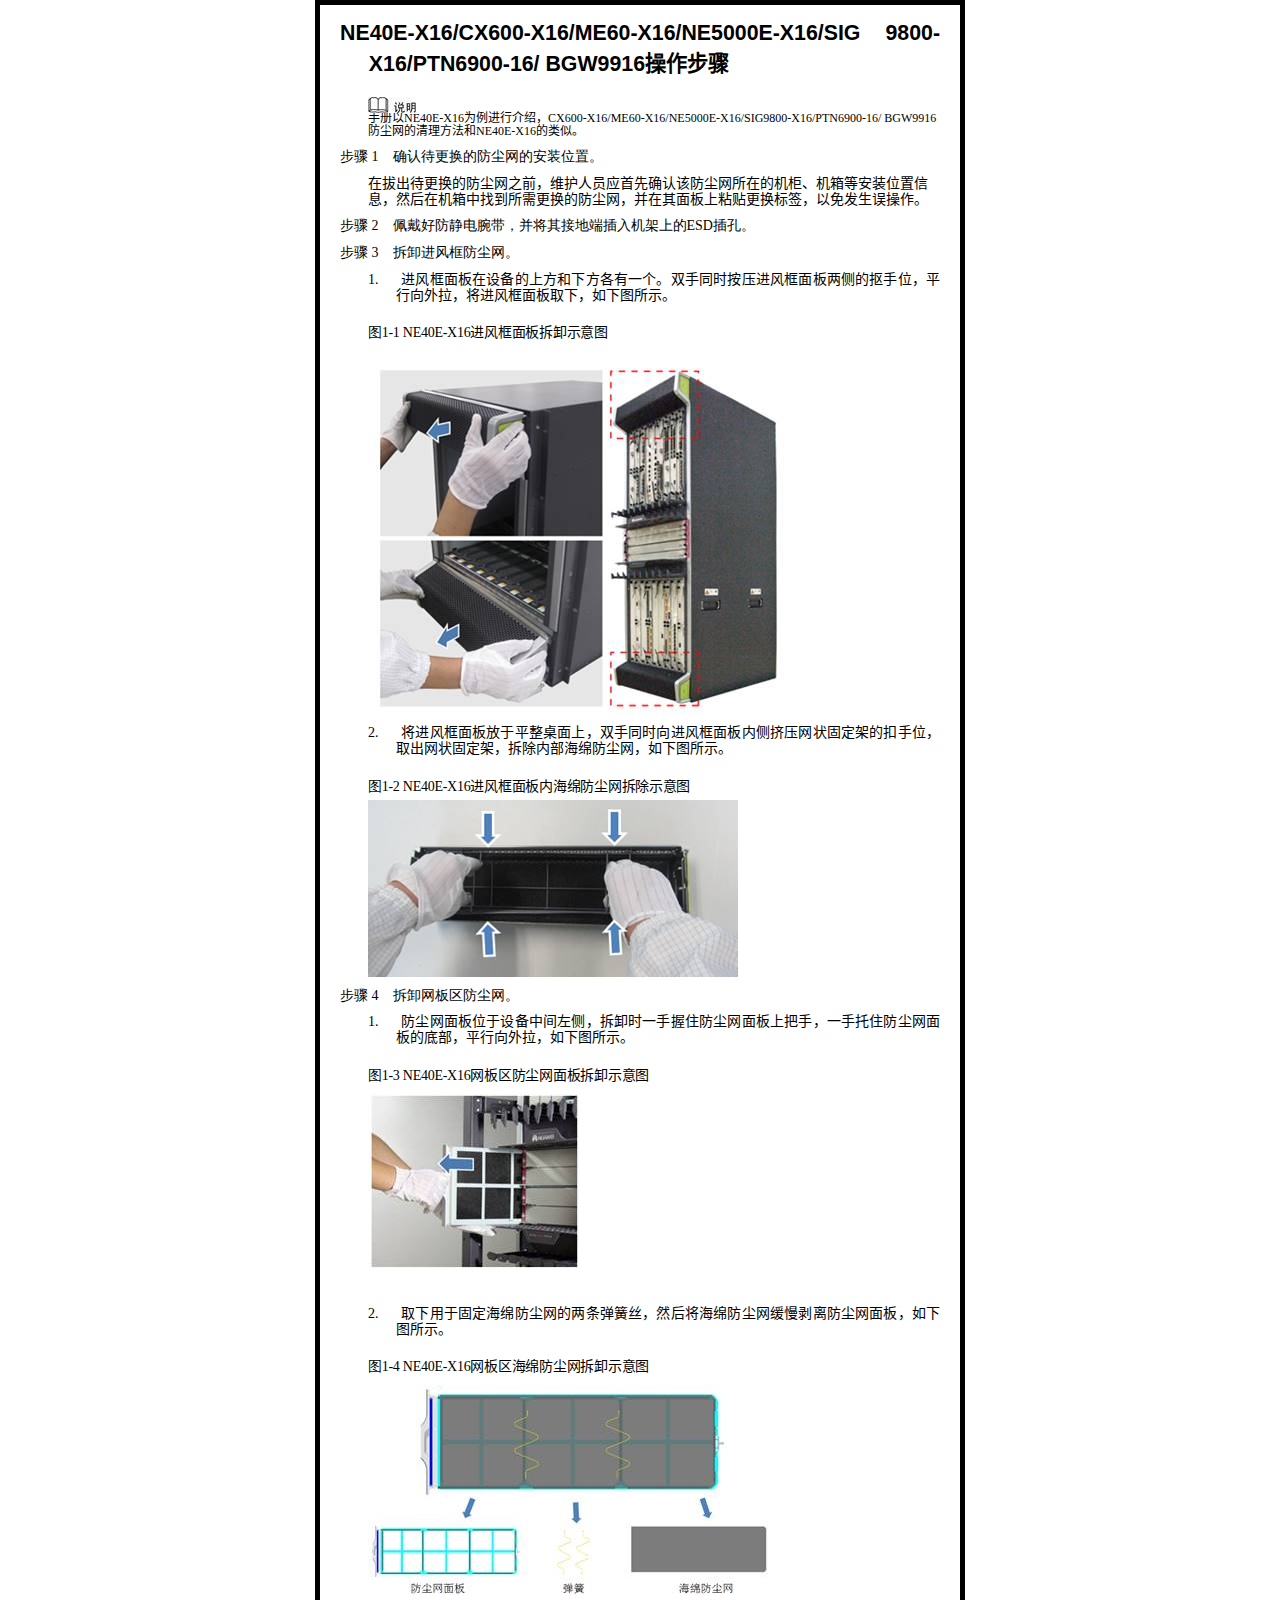
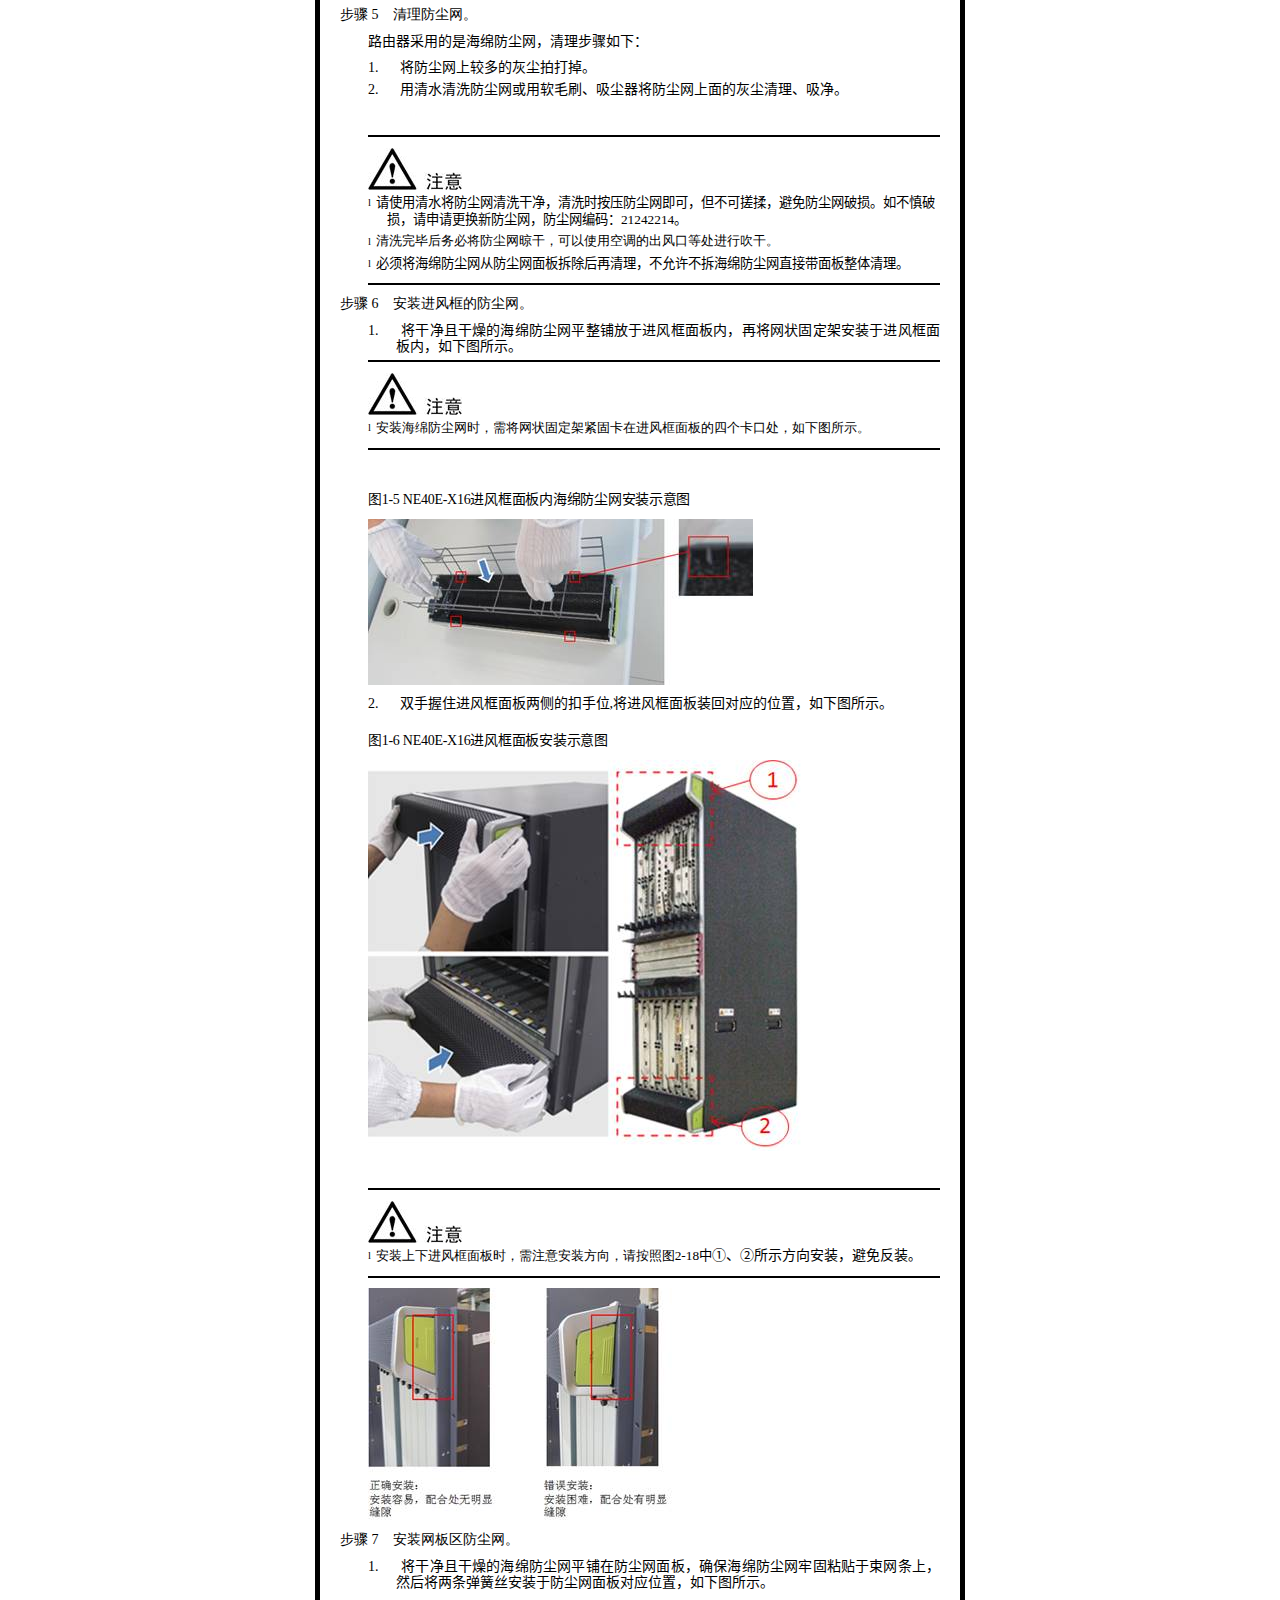
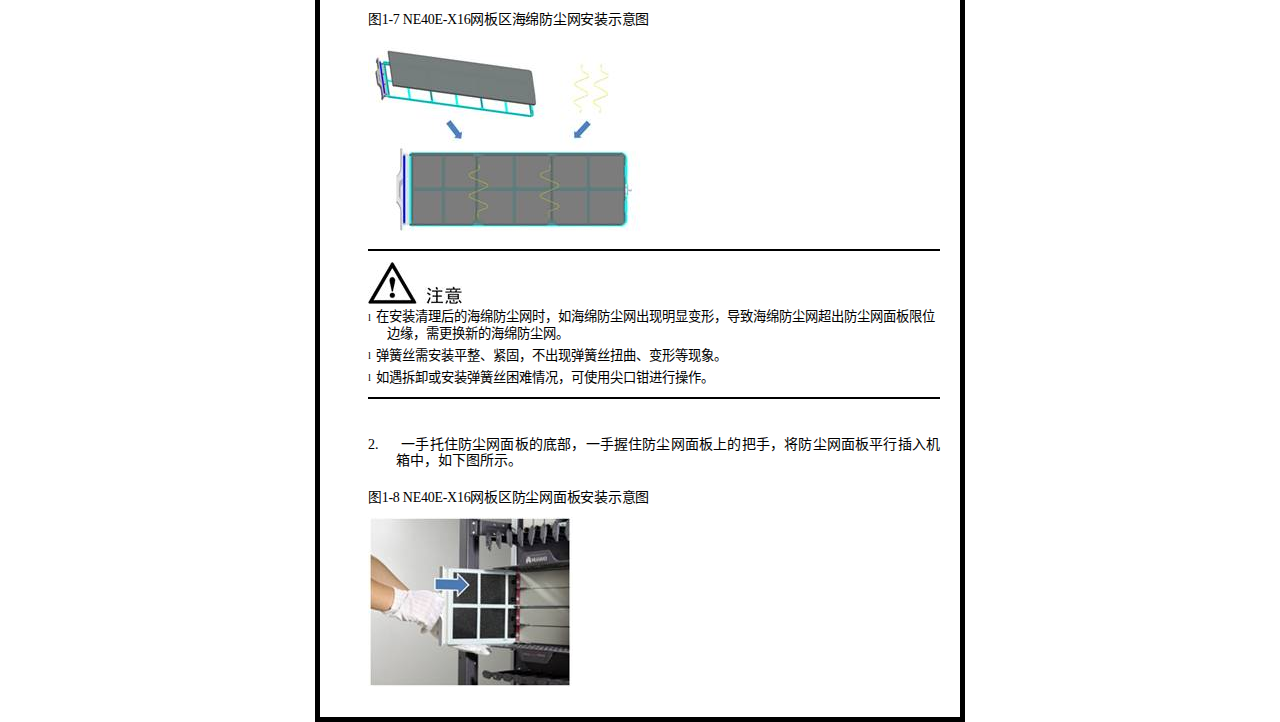
==== X16操作步骤.html @ d4336766 "updata" ====
<html>

<head>
    <link href="styles/style.css" rel="stylesheet" type="text/css">
    <meta http-equiv=Content-Type content="text/html; charset=gb2312">
    <meta name=Generator content="Microsoft Word 15 (filtered)">
    <style>
        <!--
        /* Font Definitions */
        @font-face {
            font-family: Wingdings;
            panose-1: 5 0 0 0 0 0 0 0 0 0;
        }

        @font-face {
            font-family: ����;
            panose-1: 2 1 6 0 3 1 1 1 1 1;
        }

        @font-face {
            font-family: Dotum;
            panose-1: 2 11 6 0 0 1 1 1 1 1;
        }

        @font-face {
            font-family: ����;
            panose-1: 2 1 6 9 6 1 1 1 1 1;
        }

        @font-face {
            font-family: "Cambria Math";
            panose-1: 2 4 5 3 5 4 6 3 2 4;
        }

        @font-face {
            font-family: "Book Antiqua";
            panose-1: 2 4 6 2 5 3 5 3 3 4;
        }

        @font-face {
            font-family: ����_GB2312;
        }

        @font-face {
            font-family: DotumChe;
        }

        @font-face {
            font-family: "\@����";
            panose-1: 2 1 6 0 3 1 1 1 1 1;
        }

        @font-face {
            font-family: "\@����";
            panose-1: 2 1 6 0 3 1 1 1 1 1;
        }

        @font-face {
            font-family: "\@����_GB2312";
        }

        @font-face {
            font-family: "\@Dotum";
            panose-1: 2 11 6 0 0 1 1 1 1 1;
        }

        @font-face {
            font-family: "\@DotumChe";
        }

        /* Style Definitions */
        p.MsoNormal, li.MsoNormal, div.MsoNormal {
            margin-top: 8.0pt;
            margin-right: 0cm;
            margin-bottom: 8.0pt;
            margin-left: 3.0cm;
            line-height: 12.0pt;
            layout-grid-mode: char;
            punctuation-trim: leading;
            font-size: 10.5pt;
            font-family: "Times New Roman", serif;
        }

        h1 {
            mso-style-name: "���� 1\,heading 1\,H1\,h1\,1st level\,Sec1\,app heading 1\,l1\,Huvudrubrik\,h11\,1st level1\,h12\,1st level2\,h13\,1st level3\,h14\,1st level4\,h15\,1st level5\,h16\,1st level6\,h17\,1st level7\,h18\,1st level8";
            margin-top: 12.0pt;
            margin-right: 0cm;
            margin-bottom: 12.0pt;
            margin-left: 21.6pt;
            text-align: justify;
            text-justify: inter-ideograph;
            text-indent: -21.6pt;
            page-break-after: avoid;
            font-size: 16.0pt;
            font-family: "Arial", sans-serif;
        }

        h2 {
            mso-style-name: "���� 2\,heading 2\,H2\,h2\,UNDERRUBRIK 1-2\,2\,h 2\,2nd level\,l2";
            margin-top: 12.0pt;
            margin-right: 0cm;
            margin-bottom: 12.0pt;
            margin-left: 28.8pt;
            text-align: justify;
            text-justify: inter-ideograph;
            text-indent: -28.8pt;
            page-break-after: avoid;
            font-size: 12.0pt;
            font-family: "Arial", sans-serif;
            font-weight: normal;
        }

        h3 {
            mso-style-name: "���� 3\,heading 3\,���� 3 Char Char Char\,���� 3 Char Char1\,heading 3 Char\,���� 3 Char2 Char Char Char\,Char Char Char Char Char\,Char Char Char\,���� 3 Char";
            margin-top: 13.0pt;
            margin-right: 0cm;
            margin-bottom: 13.0pt;
            margin-left: 36.0pt;
            text-align: justify;
            text-justify: inter-ideograph;
            text-indent: -36.0pt;
            line-height: 173%;
            page-break-after: avoid;
            layout-grid-mode: char;
            punctuation-trim: leading;
            font-size: 12.0pt;
            font-family: "Times New Roman", serif;
            font-weight: normal;
        }

        h4 {
            mso-style-name: "���� 4\,heading 4\,Char1\,���� 4 Char Char Char Char\,���� 4 Char Char Char Char Char\,���� 4 Char Char Char Char Char Char\,Heading 4 Char\,Char Char\,���� 4 Char Char Char\,H4\,h4\,4\,h41\,heading 41\,h42\,heading 42\,h411\,heading 411\,h43\,heading 43\,h412\,heading 412";
            mso-style-link: "���� 4 �ַ�\,heading 4 �ַ�\,Char1 �ַ�\,���� 4 Char Char Char Char �ַ�\,���� 4 Char Char Char Char Char �ַ�\,���� 4 Char Char Char Char Char Char �ַ�\,Heading 4 Char �ַ�\,Char Char �ַ�\,���� 4 Char Char Char �ַ�\,H4 �ַ�\,h4 �ַ�\,4 �ַ�\,h41 �ַ�\,heading 41 �ַ�\,h42 �ַ�\,heading 42 �ַ�\,h411 �ַ�";
            margin-top: 8.0pt;
            margin-right: 0cm;
            margin-bottom: 8.0pt;
            margin-left: 85.1pt;
            text-indent: -11.35pt;
            line-height: 12.0pt;
            page-break-after: avoid;
            layout-grid-mode: char;
            punctuation-trim: leading;
            font-size: 10.5pt;
            font-family: "Times New Roman", serif;
            font-weight: normal;
        }

        p.MsoHeader, li.MsoHeader, div.MsoHeader {
            margin: 0cm;
            margin-bottom: .0001pt;
            text-align: justify;
            text-justify: inter-ideograph;
            layout-grid-mode: char;
            font-size: 9.0pt;
            font-family: "Arial", sans-serif;
        }

        p.MsoFooter, li.MsoFooter, div.MsoFooter {
            margin: 0cm;
            margin-bottom: .0001pt;
            font-size: 9.0pt;
            font-family: "Arial", sans-serif;
        }

        p.MsoAcetate, li.MsoAcetate, div.MsoAcetate {
            mso-style-link: "��ע���ı� �ַ�";
            margin-top: 8.0pt;
            margin-right: 0cm;
            margin-bottom: 8.0pt;
            margin-left: 3.0cm;
            layout-grid-mode: char;
            punctuation-trim: leading;
            font-size: 9.0pt;
            font-family: "Times New Roman", serif;
        }

        p.MsoListParagraph, li.MsoListParagraph, div.MsoListParagraph {
            margin-top: 8.0pt;
            margin-right: 0cm;
            margin-bottom: 8.0pt;
            margin-left: 3.0cm;
            text-indent: 21.0pt;
            line-height: 12.0pt;
            layout-grid-mode: char;
            punctuation-trim: leading;
            font-size: 10.5pt;
            font-family: "Times New Roman", serif;
        }

        p.a, li.a, div.a {
            mso-style-name: ������ע;
            margin-top: 0cm;
            margin-right: 0cm;
            margin-bottom: 0cm;
            margin-left: 54.45pt;
            margin-bottom: .0001pt;
            text-align: center;
            text-indent: -18.45pt;
            font-size: 9.0pt;
            font-family: "Arial", sans-serif;
        }

        p.a0, li.a0, div.a0 {
            mso-style-name: �����ı�;
            margin: 0cm;
            margin-bottom: .0001pt;
            font-size: 10.5pt;
            font-family: "Arial", sans-serif;
        }

        p.a1, li.a1, div.a1 {
            mso-style-name: ��ͷ�ı�;
            margin: 0cm;
            margin-bottom: .0001pt;
            text-align: center;
            font-size: 10.5pt;
            font-family: "Arial", sans-serif;
            font-weight: bold;
        }

        p.a2, li.a2, div.a2 {
            mso-style-name: ��ͼ��ע;
            margin-top: 0cm;
            margin-right: 0cm;
            margin-bottom: 0cm;
            margin-left: 54.45pt;
            margin-bottom: .0001pt;
            text-align: center;
            text-indent: -18.45pt;
            font-size: 9.0pt;
            font-family: "Arial", sans-serif;
        }

        p.a3, li.a3, div.a3 {
            mso-style-name: ͼ��ʽ;
            margin-top: 4.0pt;
            margin-right: 0cm;
            margin-bottom: 4.0pt;
            margin-left: 3.0cm;
            text-align: center;
            line-height: 12.0pt;
            page-break-after: avoid;
            layout-grid-mode: char;
            punctuation-trim: leading;
            font-size: 10.5pt;
            font-family: "Times New Roman", serif;
        }

        p.a4, li.a4, div.a4 {
            mso-style-name: �ĵ�����;
            margin-top: 15.0pt;
            margin-right: 0cm;
            margin-bottom: 15.0pt;
            margin-left: 3.0cm;
            text-align: center;
            layout-grid-mode: char;
            punctuation-trim: leading;
            font-size: 18.0pt;
            font-family: "Arial", sans-serif;
        }

        p.a5, li.a5, div.a5 {
            mso-style-name: ���ģ����в�������;
            margin-top: 8.0pt;
            margin-right: 0cm;
            margin-bottom: 8.0pt;
            margin-left: 3.0cm;
            line-height: 12.0pt;
            layout-grid-mode: char;
            punctuation-trim: leading;
            font-size: 10.5pt;
            font-family: "Times New Roman", serif;
        }

        p.a6, li.a6, div.a6 {
            mso-style-name: עʾͷ;
            margin-top: 8.0pt;
            margin-right: 0cm;
            margin-bottom: 8.0pt;
            margin-left: 3.0cm;
            text-align: justify;
            text-justify: inter-ideograph;
            line-height: 12.0pt;
            layout-grid-mode: char;
            punctuation-trim: leading;
            border: none;
            padding: 0cm;
            font-size: 9.0pt;
            font-family: "Arial", sans-serif;
        }

        p.a7, li.a7, div.a7 {
            mso-style-name: עʾ�ı�;
            margin-top: 8.0pt;
            margin-right: 0cm;
            margin-bottom: 8.0pt;
            margin-left: 3.0cm;
            text-align: justify;
            text-justify: inter-ideograph;
            text-indent: 18.0pt;
            line-height: 12.0pt;
            layout-grid-mode: char;
            punctuation-trim: leading;
            border: none;
            padding: 0cm;
            font-size: 9.0pt;
            font-family: "Arial", sans-serif;
        }

        p.a8, li.a8, div.a8 {
            mso-style-name: ��д����;
            margin-top: 8.0pt;
            margin-right: 0cm;
            margin-bottom: 8.0pt;
            margin-left: 3.0cm;
            text-indent: 21.0pt;
            line-height: 12.0pt;
            layout-grid-mode: char;
            punctuation-trim: leading;
            font-size: 10.5pt;
            font-family: "Arial", sans-serif;
            color: blue;
            font-style: italic;
        }

        span.a9 {
            mso-style-name: ��ʽһ;
            font-family: ����;
            color: black;
            font-weight: bold;
        }

        span.aa {
            mso-style-name: ��ʽ��;
            font-family: ����;
            color: black;
            font-weight: bold;
        }

        span.ab {
            mso-style-name: "��ע���ı� �ַ�";
            mso-style-link: ��ע���ı�;
            layout-grid-mode: both;
        }

        span

        .4
        {
            mso-style-name: "���� 4 �ַ�\,heading 4 �ַ�\,Char1 �ַ�\,���� 4 Char Char Char Char �ַ�\,���� 4 Char Char Char Char Char �ַ�\,���� 4 Char Char Char Char Char Char �ַ�\,Heading 4 Char �ַ�\,Char Char �ַ�\,���� 4 Char Char Char �ַ�\,H4 �ַ�\,h4 �ַ�\,4 �ַ�\,h41 �ַ�\,heading 41 �ַ�\,h42 �ַ�\,heading 42 �ַ�\,h411 �ַ�"
        ;
            mso-style-link: "���� 4\,heading 4\,Char1\,���� 4 Char Char Char Char\,���� 4 Char Char Char Char Char\,���� 4 Char Char Char Char Char Char\,Heading 4 Char\,Char Char\,���� 4 Char Char Char\,H4\,h4\,4\,h41\,heading 41\,h42\,heading 42\,h411\,heading 411\,h43\,heading 43\,h412\,heading 412"
        ;
            font-family: ����
        ;
        }
        p.BlockLabel, li.BlockLabel, div.BlockLabel {
            mso-style-name: "Block Label";
            margin-top: 15.0pt;
            margin-right: 0cm;
            margin-bottom: 4.0pt;
            margin-left: 0cm;
            page-break-after: avoid;
            layout-grid-mode: char;
            punctuation-trim: leading;
            font-size: 13.0pt;
            font-family: "Book Antiqua", serif;
        }

        p.Figure, li.Figure, div.Figure {
            mso-style-name: Figure;
            mso-style-link: "Figure Char";
            margin-top: 8.0pt;
            margin-right: 0cm;
            margin-bottom: 8.0pt;
            margin-left: 3.0cm;
            line-height: 12.0pt;
            page-break-after: avoid;
            layout-grid-mode: char;
            punctuation-trim: leading;
            font-size: 10.5pt;
            font-family: "Times New Roman", serif;
        }

        p.FigureDescription, li.FigureDescription, div.FigureDescription {
            mso-style-name: "Figure Description";
            mso-style-link: "Figure Description Char";
            margin-top: 16.0pt;
            margin-right: 0cm;
            margin-bottom: 4.0pt;
            margin-left: 3.0cm;
            line-height: 12.0pt;
            page-break-after: avoid;
            layout-grid-mode: char;
            font-size: 10.5pt;
            font-family: "Times New Roman", serif;
            letter-spacing: -.2pt;
        }

        p.ItemStep, li.ItemStep, div.ItemStep {
            mso-style-name: "Item Step";
            margin-top: 4.0pt;
            margin-right: 0cm;
            margin-bottom: 4.0pt;
            margin-left: 92.15pt;
            text-align: justify;
            text-justify: inter-ideograph;
            text-indent: -21.25pt;
            line-height: 12.0pt;
            layout-grid-mode: char;
            font-size: 10.5pt;
            font-family: "Times New Roman", serif;
        }

        p.CAUTIONHeading, li.CAUTIONHeading, div.CAUTIONHeading {
            mso-style-name: "CAUTION Heading";
            margin-top: 4.0pt;
            margin-right: 0cm;
            margin-bottom: 4.0pt;
            margin-left: 3.0cm;
            line-height: 12.0pt;
            page-break-after: avoid;
            layout-grid-mode: char;
            punctuation-trim: leading;
            border: none;
            padding: 0cm;
            font-size: 10.5pt;
            font-family: "Book Antiqua", serif;
        }

        p.CAUTIONTextList, li.CAUTIONTextList, div.CAUTIONTextList {
            mso-style-name: "CAUTION Text List";
            margin-top: 4.0pt;
            margin-right: 0cm;
            margin-bottom: 4.0pt;
            margin-left: 99.25pt;
            text-indent: -14.2pt;
            line-height: 12.0pt;
            page-break-after: avoid;
            layout-grid-mode: char;
            punctuation-trim: leading;
            border: none;
            padding: 0cm;
            font-size: 10.5pt;
            font-family: "Times New Roman", serif;
        }

        p.Step, li.Step, div.Step {
            mso-style-name: Step;
            mso-style-link: "Step Char";
            margin-top: 8.0pt;
            margin-right: 0cm;
            margin-bottom: 8.0pt;
            margin-left: 71.75pt;
            text-indent: -7.95pt;
            line-height: 12.0pt;
            layout-grid-mode: char;
            punctuation-trim: leading;
            font-size: 10.5pt;
            font-family: "Times New Roman", serif;
            layout-grid-mode: line;
        }

        p.TableDescription, li.TableDescription, div.TableDescription {
            mso-style-name: "Table Description";
            margin-top: 16.0pt;
            margin-right: 0cm;
            margin-bottom: 4.0pt;
            margin-left: 3.0cm;
            line-height: 12.0pt;
            page-break-after: avoid;
            layout-grid-mode: char;
            punctuation-trim: leading;
            font-size: 10.5pt;
            font-family: "Times New Roman", serif;
            letter-spacing: -.2pt;
        }

        p.NotesHeading, li.NotesHeading, div.NotesHeading {
            mso-style-name: "Notes Heading";
            margin-top: 4.0pt;
            margin-right: 0cm;
            margin-bottom: 2.0pt;
            margin-left: 3.0cm;
            line-height: 12.0pt;
            page-break-after: avoid;
            layout-grid-mode: char;
            punctuation-trim: leading;
            font-size: 9.0pt;
            font-family: "Book Antiqua", serif;
            position: relative;
            top: 3.0pt;
        }

        p.NotesText, li.NotesText, div.NotesText {
            mso-style-name: "Notes Text";
            margin-top: 2.0pt;
            margin-right: 0cm;
            margin-bottom: 4.0pt;
            margin-left: 103.75pt;
            line-height: 10.0pt;
            layout-grid-mode: char;
            punctuation-trim: leading;
            font-size: 9.0pt;
            font-family: "Times New Roman", serif;
        }

        span.FigureDescriptionChar {
            mso-style-name: "Figure Description Char";
            mso-style-link: "Figure Description";
            font-family: ����;
            letter-spacing: -.2pt;
        }

        span.FigureChar {
            mso-style-name: "Figure Char";
            mso-style-link: Figure;
            font-family: "Arial", sans-serif;
        }

        span.StepChar {
            mso-style-name: "Step Char";
            mso-style-link: Step;
            layout-grid-mode: both;
        }

        .MsoChpDefault {
            font-size: 10.0pt;
        }

        /* Page Definitions */
        @page WordSection1 {
            size: 595.3pt 841.9pt;
            margin: 65.6pt 90.0pt 72.0pt 90.0pt;
            layout-grid: 15.6pt;
        }

        div.WordSection1 {
            page: WordSection1;
        }

        /* List Definitions */
        ol {
            margin-bottom: 0cm;
        }

        ul {
            margin-bottom: 0cm;
        }

        -->
    </style>

</head>

<body lang=ZH-CN style='text-justify-trim:punctuation'>

<div class=WordSection1 style='layout-grid:15.6pt'>

    <h1><a name="_Toc6142368"><span lang=EN-US>NE40E-X16/CX600-X16/ME60-X16/NE5000E-X16/SIG&nbsp;
9800-X16/PTN6900-16/ BGW9916</span></a><span style='font-family:����'>��������</span></h1>

    <p class=NotesHeading style='margin-left:21.0pt'><span lang=EN-US><img
            width=48 height=16 id="ͼƬ 15" src="images/X16��������.files/image001.jpg" alt=˵��></span></p>

    <p class=NotesText style='margin-left:21.0pt'><span style='font-family:����_GB2312'>�ֲ���</span><span
            lang=EN-US>NE40E-X16</span><span style='font-family:����_GB2312'>Ϊ�����н��ܣ�</span><span
            lang=EN-US>CX600-X16/ME60-X16/NE5000E-X16/SIG9800-X16/PTN6900-16/ BGW9916</span><span
            style='font-family:����_GB2312'>������������������</span><span lang=EN-US>NE40E-X16</span><span
            style='font-family:����_GB2312'>�����ơ�</span></p>

    <p class=Step style='margin-left:28.95pt;text-indent:-28.95pt'><span
            lang=X-NONE style='font-family:"Book Antiqua",serif'>���� 1<span
            style='font:7.0pt "Times New Roman"'>&nbsp;&nbsp;&nbsp;&nbsp;&nbsp; </span></span><span
            lang=X-NONE style='font-family:����'>ȷ�ϴ������ķ������İ�װλ�á�</span></p>

    <p class=MsoNormal style='margin-left:21.0pt'><span style='font-family:����'>�ڰγ��������ķ�����֮ǰ��ά����ԱӦ����ȷ�ϸ÷��������ڵĻ��񡢻���Ȱ�װλ����Ϣ��Ȼ���ڻ������ҵ���������ķ������������������ճ��������ǩ�����ⷢ���������</span>
    </p>

    <p class=Step style='margin-left:28.95pt;text-indent:-28.95pt'><span
            lang=X-NONE style='font-family:"Book Antiqua",serif'>���� 2<span
            style='font:7.0pt "Times New Roman"'>&nbsp;&nbsp;&nbsp;&nbsp;&nbsp; </span></span><span
            lang=X-NONE style='font-family:����'>����÷����������������ӵض˲�������ϵ�</span><span
            lang=X-NONE>ESD</span><span lang=X-NONE style='font-family:����'>��ס�</span></p>

    <p class=Step style='margin-left:28.95pt;text-indent:-28.95pt'><span
            lang=X-NONE style='font-family:"Book Antiqua",serif'>���� 3<span
            style='font:7.0pt "Times New Roman"'>&nbsp;&nbsp;&nbsp;&nbsp;&nbsp; </span></span><span
            lang=X-NONE style='font-family:����'>��ж������������</span></p>

    <p class=ItemStep style='margin-left:42.25pt'><span lang=EN-US>1.<span
            style='font:7.0pt "Times New Roman"'>&nbsp;&nbsp;&nbsp;&nbsp;&nbsp;&nbsp;&nbsp;&nbsp;
</span></span><span style='font-family:����'>�����������豸���Ϸ����·�����һ����˫��ͬʱ��ѹ������������Ŀ���λ��ƽ��������������������ȡ�£�����ͼ��ʾ��</span></p>

    <p class=FigureDescription style='margin-left:21.0pt;text-indent:0cm'><a
            name="_Toc482266391"><span lang=EN-US>ͼ1-1 </span><span lang=EN-US>NE40E-X16</span></a><span
            style='font-family:����'>���������жʾ��ͼ</span></p>

    <p class=Figure style='margin-left:21.0pt'><span lang=EN-US><img width=448
                                                                     height=363 id="ͼƬ 14"
                                                                     src="images/X16��������.files/image002.jpg"></span></p>

    <p class=ItemStep style='margin-left:42.25pt'><span lang=EN-US>2.<span
            style='font:7.0pt "Times New Roman"'>&nbsp;&nbsp;&nbsp;&nbsp;&nbsp;&nbsp;&nbsp;&nbsp;
</span></span><span style='font-family:����'>�������������ƽ�������ϣ�˫��ͬʱ����������ڲ༷ѹ��״�̶��ܵĿ���λ��ȡ����״�̶��ܣ�����ڲ����������������ͼ��ʾ��</span></p>

    <p class=FigureDescription style='margin-left:21.0pt;text-indent:0cm'><a
            name="_Toc482266392"><span lang=EN-US>ͼ1-2 </span><span lang=EN-US>NE40E-X16</span></a><span
            style='font-family:����'>���������ں�����������ʾ��ͼ</span></p>

    <p class=ItemStep style='margin-left:21.0pt;text-indent:0cm'><span lang=EN-US><img
            width=370 height=177 id="ͼƬ 13" src="images/X16��������.files/image003.jpg"></span></p>

    <p class=Step style='margin-left:28.95pt;text-indent:-28.95pt'><span
            lang=X-NONE style='font-family:"Book Antiqua",serif'>���� 4<span
            style='font:7.0pt "Times New Roman"'>&nbsp;&nbsp;&nbsp;&nbsp;&nbsp; </span></span><span
            lang=X-NONE style='font-family:����'>��ж��������������</span><span lang=X-NONE> </span></p>

    <p class=ItemStep style='margin-left:42.25pt'><span lang=EN-US>1.<span
            style='font:7.0pt "Times New Roman"'>&nbsp;&nbsp;&nbsp;&nbsp;&nbsp;&nbsp;&nbsp;&nbsp;
</span></span><span style='font-family:����'>���������λ���豸�м���࣬��жʱһ����ס����������ϰ��֣�һ����ס���������ĵײ���ƽ��������������ͼ��ʾ��</span>
    </p>

    <p class=FigureDescription style='margin-left:21.0pt;text-indent:0cm'><a
            name="_Toc482266393"><span lang=EN-US>ͼ1-3 </span><span lang=EN-US>NE40E-X16</span></a><span
            style='font-family:����'>����������������жʾ��ͼ</span></p>

    <p class=Figure style='margin-left:21.0pt'><span lang=EN-US><img width=211
                                                                     height=174 id="ͼƬ 12"
                                                                     src="images/X16��������.files/image004.jpg"></span></p>

    <p class=MsoNormal style='margin-left:21.0pt'><span lang=EN-US>&nbsp;</span></p>

    <p class=ItemStep style='margin-left:42.25pt'><span lang=EN-US>2.<span
            style='font:7.0pt "Times New Roman"'>&nbsp;&nbsp;&nbsp;&nbsp;&nbsp;&nbsp;&nbsp;&nbsp;
</span></span><span style='font-family:����'>ȡ�����ڹ̶��������������������˿��Ȼ�󽫺�����������������������壬����ͼ��ʾ��</span></p>

    <p class=FigureDescription style='margin-left:21.0pt;text-indent:0cm'><a
            name="_Toc482266394"><span lang=EN-US>ͼ1-4 </span><span lang=EN-US>NE40E-X16</span></a><span
            style='font-family:����'>�����������������жʾ��ͼ</span></p>

    <p class=MsoNormal style='margin-left:21.0pt'><span lang=EN-US><img width=408
                                                                        height=211 id="ͼƬ 11"
                                                                        src="images/X16��������.files/image005.jpg"></span></p>

    <p class=Step style='margin-left:28.95pt;text-indent:-28.95pt'><span
            lang=X-NONE style='font-family:"Book Antiqua",serif'>���� 5<span
            style='font:7.0pt "Times New Roman"'>&nbsp;&nbsp;&nbsp;&nbsp;&nbsp; </span></span><span
            lang=X-NONE style='font-family:����'>������������</span></p>

    <p class=MsoNormal style='margin-left:21.0pt'><span style='font-family:����'>·�������õ��Ǻ���������������������£�</span></p>

    <p class=ItemStep style='margin-left:42.25pt'><span lang=EN-US>1.<span
            style='font:7.0pt "Times New Roman"'>&nbsp;&nbsp;&nbsp;&nbsp;&nbsp;&nbsp;&nbsp;&nbsp;
</span></span><span style='font-family:����'>���������Ͻ϶�Ļҳ��Ĵ����</span></p>

    <p class=ItemStep style='margin-left:42.25pt'><span lang=EN-US>2.<span
            style='font:7.0pt "Times New Roman"'>&nbsp;&nbsp;&nbsp;&nbsp;&nbsp;&nbsp;&nbsp;&nbsp;
</span></span><span style='font-family:����'>����ˮ��ϴ������������ëˢ��������������������Ļҳ�������������</span></p>

    <p class=MsoNormal style='margin-left:21.0pt'><span lang=EN-US>&nbsp;</span></p>

    <div style='border:none;border-top:solid windowtext 1.5pt;padding:4.0pt 0cm 0cm 0cm;
margin-left:21.0pt;margin-right:0cm'>

        <p class=CAUTIONHeading style='margin-left:0cm'><span lang=EN-US><img width=94
                                                                              height=42 id="ͼƬ 10"
                                                                              src="images/X16��������.files/image006.jpg"
                                                                              alt=ע��></span></p>

    </div>

    <div style='border:none;border-bottom:solid windowtext 1.5pt;padding:0cm 0cm 4.0pt 0cm;
margin-left:21.0pt;margin-right:0cm'>

        <p class=CAUTIONTextList style='margin-left:14.2pt'><span lang=EN-US
                                                                  style='font-size:8.0pt;font-family:Wingdings;position:relative;top:-.5pt'>l<span
                style='font:7.0pt "Times New Roman"'>&nbsp; </span></span><span
                style='font-size:10.0pt;font-family:����_GB2312;color:black'>��ʹ����ˮ����������ϴ�ɾ�����ϴʱ��ѹ���������ɣ������ɴ��࣬��������������粻����������������·����������������룺</span><span
                lang=EN-US style='font-size:10.0pt;font-family:����;color:black'>21242214</span><span
                style='font-size:10.0pt;font-family:����_GB2312;color:black'>��</span></p>

        <p class=CAUTIONTextList style='margin-left:14.2pt'><span lang=EN-US
                                                                  style='font-size:8.0pt;font-family:Wingdings;position:relative;top:-.5pt'>l<span
                style='font:7.0pt "Times New Roman"'>&nbsp; </span></span><span
                style='font-size:10.0pt;font-family:����_GB2312;color:black'>��ϴ��Ϻ���ؽ����������ɣ�����ʹ�ÿյ��ĳ���ڵȴ����д��ɡ�</span></p>

        <p class=CAUTIONTextList style='margin-left:14.2pt'><span lang=EN-US
                                                                  style='font-size:8.0pt;font-family:Wingdings;position:relative;top:-.5pt'>l<span
                style='font:7.0pt "Times New Roman"'>&nbsp; </span></span><span
                style='font-size:10.0pt;font-family:����_GB2312;color:black'>���뽫����������ӷ�������������������������������������ֱ�Ӵ��������������</span>
        </p>

    </div>

    <p class=Step style='margin-left:28.95pt;text-indent:-28.95pt'><span
            lang=X-NONE style='font-family:"Book Antiqua",serif'>���� 6<span
            style='font:7.0pt "Times New Roman"'>&nbsp;&nbsp;&nbsp;&nbsp;&nbsp; </span></span><span
            lang=X-NONE style='font-family:����'>��װ�����ķ�������</span></p>

    <p class=ItemStep style='margin-left:42.25pt'><span lang=EN-US>1.<span
            style='font:7.0pt "Times New Roman"'>&nbsp;&nbsp;&nbsp;&nbsp;&nbsp;&nbsp;&nbsp;&nbsp;
</span></span><span style='font-family:����'>���ɾ��Ҹ���ĺ��������ƽ���̷��ڽ��������ڣ��ٽ���״�̶��ܰ�װ�ڽ��������ڣ�����ͼ��ʾ��</span></p>

    <div style='border:none;border-top:solid windowtext 1.5pt;padding:4.0pt 0cm 0cm 0cm;
margin-left:21.0pt;margin-right:0cm'>

        <p class=CAUTIONHeading style='margin-left:0cm'><span lang=EN-US><img width=94
                                                                              height=42 id="ͼƬ 9"
                                                                              src="images/X16��������.files/image007.jpg"
                                                                              alt=ע��></span></p>

    </div>

    <div style='border:none;border-bottom:solid windowtext 1.5pt;padding:0cm 0cm 4.0pt 0cm;
margin-left:21.0pt;margin-right:0cm'>

        <p class=CAUTIONTextList style='margin-left:14.2pt'><span lang=EN-US
                                                                  style='font-size:8.0pt;font-family:Wingdings;position:relative;top:-.5pt'>l<span
                style='font:7.0pt "Times New Roman"'>&nbsp; </span></span><span
                style='font-size:10.0pt;font-family:����_GB2312;color:black'>��װ���������ʱ���轫��״�̶��ܽ��̿��ڽ���������ĸ����ڴ�������ͼ��ʾ��</span>
        </p>

    </div>

    <p class=ItemStep style='margin-left:21.0pt;text-indent:0cm'><span lang=EN-US>&nbsp;</span></p>

    <p class=FigureDescription style='margin-left:21.0pt;text-indent:0cm'><a
            name="_Toc482266395"><span lang=EN-US>ͼ1-5 </span><span lang=EN-US>NE40E-X16</span></a><span
            style='font-family:����'>���������ں����������װʾ��ͼ</span></p>

    <p class=MsoNormal style='margin-left:21.0pt'><span lang=EN-US><img width=385
                                                                        height=166 id="ͼƬ 8"
                                                                        src="images/X16��������.files/image008.jpg"></span></p>

    <p class=ItemStep style='margin-left:42.25pt'><span lang=EN-US>2.<span
            style='font:7.0pt "Times New Roman"'>&nbsp;&nbsp;&nbsp;&nbsp;&nbsp;&nbsp;&nbsp;&nbsp;
</span></span><span style='font-family:����'>˫����ס������������Ŀ���λ</span><span
            lang=EN-US>,</span><span style='font-family:����'>����������װ�ض�Ӧ��λ�ã�����ͼ��ʾ��</span></p>

    <p class=FigureDescription style='margin-left:21.0pt;text-indent:0cm'><a
            name="_Toc482266396"><span lang=EN-US>ͼ1-6 </span><span lang=EN-US>NE40E-X16</span></a><span
            style='font-family:����'>�������尲װʾ��ͼ</span></p>

    <p class=Figure style='margin-left:21.0pt'><span lang=EN-US><img width=436
                                                                     height=391 id="ͼƬ 7"
                                                                     src="images/X16��������.files/image009.jpg"></span></p>

    <p class=MsoNormal style='margin-left:21.0pt'><span lang=EN-US>&nbsp;</span></p>

    <div style='border:none;border-top:solid windowtext 1.5pt;padding:4.0pt 0cm 0cm 0cm;
margin-left:21.0pt;margin-right:0cm'>

        <p class=CAUTIONHeading style='margin-left:0cm'><span lang=EN-US><img width=94
                                                                              height=42 id="ͼƬ 6"
                                                                              src="images/X16��������.files/image007.jpg"
                                                                              alt=ע��></span></p>

    </div>

    <div style='border:none;border-bottom:solid windowtext 1.5pt;padding:0cm 0cm 4.0pt 0cm;
margin-left:21.0pt;margin-right:0cm'>

        <p class=CAUTIONTextList style='margin-left:14.2pt'><span lang=EN-US
                                                                  style='font-size:8.0pt;font-family:Wingdings;position:relative;top:-.5pt'>l<span
                style='font:7.0pt "Times New Roman"'>&nbsp; </span></span><span
                style='font-size:10.0pt;font-family:����_GB2312;color:black'>��װ���½�������ʱ����ע�ⰲװ�����밴��ͼ</span><span
                lang=EN-US style='font-size:10.0pt;font-family:����;color:black'>2-18</span><span
                style='font-size:10.0pt;font-family:����_GB2312;color:black'>��</span><span
                style='font-family:����_GB2312'>�١�����ʾ����װ�����ⷴװ</span><span style='font-size:10.0pt;
font-family:����_GB2312;color:black'>��</span></p>

    </div>

    <p class=MsoNormal style='margin-left:21.0pt'><span lang=EN-US><img width=304
                                                                        height=233 id="ͼƬ 5"
                                                                        src="images/X16��������.files/image010.jpg"></span></p>

    <p class=Step style='margin-left:28.95pt;text-indent:-28.95pt'><span
            lang=X-NONE style='font-family:"Book Antiqua",serif'>���� 7<span
            style='font:7.0pt "Times New Roman"'>&nbsp;&nbsp;&nbsp;&nbsp;&nbsp; </span></span><span
            lang=X-NONE style='font-family:����'>��װ��������������</span></p>

    <p class=ItemStep style='margin-left:42.25pt'><span lang=EN-US>1.<span
            style='font:7.0pt "Times New Roman"'>&nbsp;&nbsp;&nbsp;&nbsp;&nbsp;&nbsp;&nbsp;&nbsp;
</span></span><span style='font-family:����'>���ɾ��Ҹ���ĺ��������ƽ���ڷ�������壬ȷ������������ι�ճ�����������ϣ�Ȼ����������˿��װ�ڷ���������Ӧλ�ã�����ͼ��ʾ��</span></p>

    <p class=FigureDescription style='margin-left:21.0pt;text-indent:0cm'><a
            name="_Toc482266397"><span lang=EN-US>ͼ1-7 </span><span lang=EN-US>NE40E-X16</span></a><span
            style='font-family:����'>�����������������װʾ��ͼ</span></p>

    <p class=MsoNormal style='margin-left:21.0pt'><span lang=EN-US><img width=287
                                                                        height=196 id="ͼƬ 3"
                                                                        src="images/X16��������.files/image011.jpg"></span><span
            lang=EN-US>&nbsp;&nbsp;&nbsp;&nbsp; </span></p>

    <div style='border:none;border-top:solid windowtext 1.5pt;padding:4.0pt 0cm 0cm 0cm;
margin-left:21.0pt;margin-right:0cm'>

        <p class=CAUTIONHeading style='margin-left:0cm'><span lang=EN-US><img width=94
                                                                              height=42 id="ͼƬ 2"
                                                                              src="images/X16��������.files/image007.jpg"
                                                                              alt=ע��></span></p>

    </div>

    <div style='border:none;border-bottom:solid windowtext 1.5pt;padding:0cm 0cm 4.0pt 0cm;
margin-left:21.0pt;margin-right:0cm'>

        <p class=CAUTIONTextList style='margin-left:14.2pt'><span lang=EN-US
                                                                  style='font-size:8.0pt;font-family:Wingdings;position:relative;top:-.5pt'>l<span
                style='font:7.0pt "Times New Roman"'>&nbsp; </span></span><span
                style='font-size:10.0pt;font-family:����_GB2312'>�ڰ�װ������ĺ��������ʱ���纣��������������Ա��Σ����º�����������������������λ��Ե��������µĺ��������</span><span
                style='font-size:10.0pt;font-family:����_GB2312;color:black'>��</span></p>

        <p class=CAUTIONTextList style='margin-left:14.2pt'><span lang=EN-US
                                                                  style='font-size:8.0pt;font-family:Wingdings;position:relative;top:-.5pt'>l<span
                style='font:7.0pt "Times New Roman"'>&nbsp; </span></span><span
                style='font-size:10.0pt;font-family:����_GB2312'>����˿�谲װƽ�������̣������ֵ���˿Ť�������ε�����</span></p>

        <p class=CAUTIONTextList style='margin-left:14.2pt'><span lang=EN-US
                                                                  style='font-size:8.0pt;font-family:Wingdings;position:relative;top:-.5pt'>l<span
                style='font:7.0pt "Times New Roman"'>&nbsp; </span></span><span
                style='font-size:10.0pt;font-family:����_GB2312;color:black'>������ж��װ����˿�����������ʹ�ü��ǯ���в�����</span></p>

    </div>

    <p class=MsoNormal style='margin-left:21.0pt'><span lang=EN-US>&nbsp;</span></p>

    <p class=ItemStep style='margin-left:42.25pt'><span lang=EN-US>2.<span
            style='font:7.0pt "Times New Roman"'>&nbsp;&nbsp;&nbsp;&nbsp;&nbsp;&nbsp;&nbsp;&nbsp;
</span></span><span style='font-family:����'>һ����ס���������ĵײ���һ����ס����������ϵİ��֣������������ƽ�в�������У�����ͼ��ʾ��</span>
    </p>

    <p class=FigureDescription style='margin-left:21.0pt;text-indent:0cm'><a
            name="_Toc482266398"><span lang=EN-US>ͼ1-8 </span><span lang=EN-US>NE40E-X16</span></a><span
            style='font-family:����'>��������������尲װʾ��ͼ</span></p>

    <p class=MsoNormal style='margin-left:21.0pt;line-height:normal'><span
            lang=EN-US><img width=205 height=170 id="ͼƬ 1" src="images/X16��������.files/image012.jpg"></span></p>

</div>

</body>

</html>
---- styles/style.css ----
html {
    /* Google fonts 输出的 CSS */
    font-family: 'Open Sans', sans-serif;

    /*background-color: #00539F;*/
}

body {
    width: 600px;
    margin: 0 auto;
    /*background-color: #FF9500;*/
    padding: 0 20px 20px 20px;
    border: 5px solid black;
}
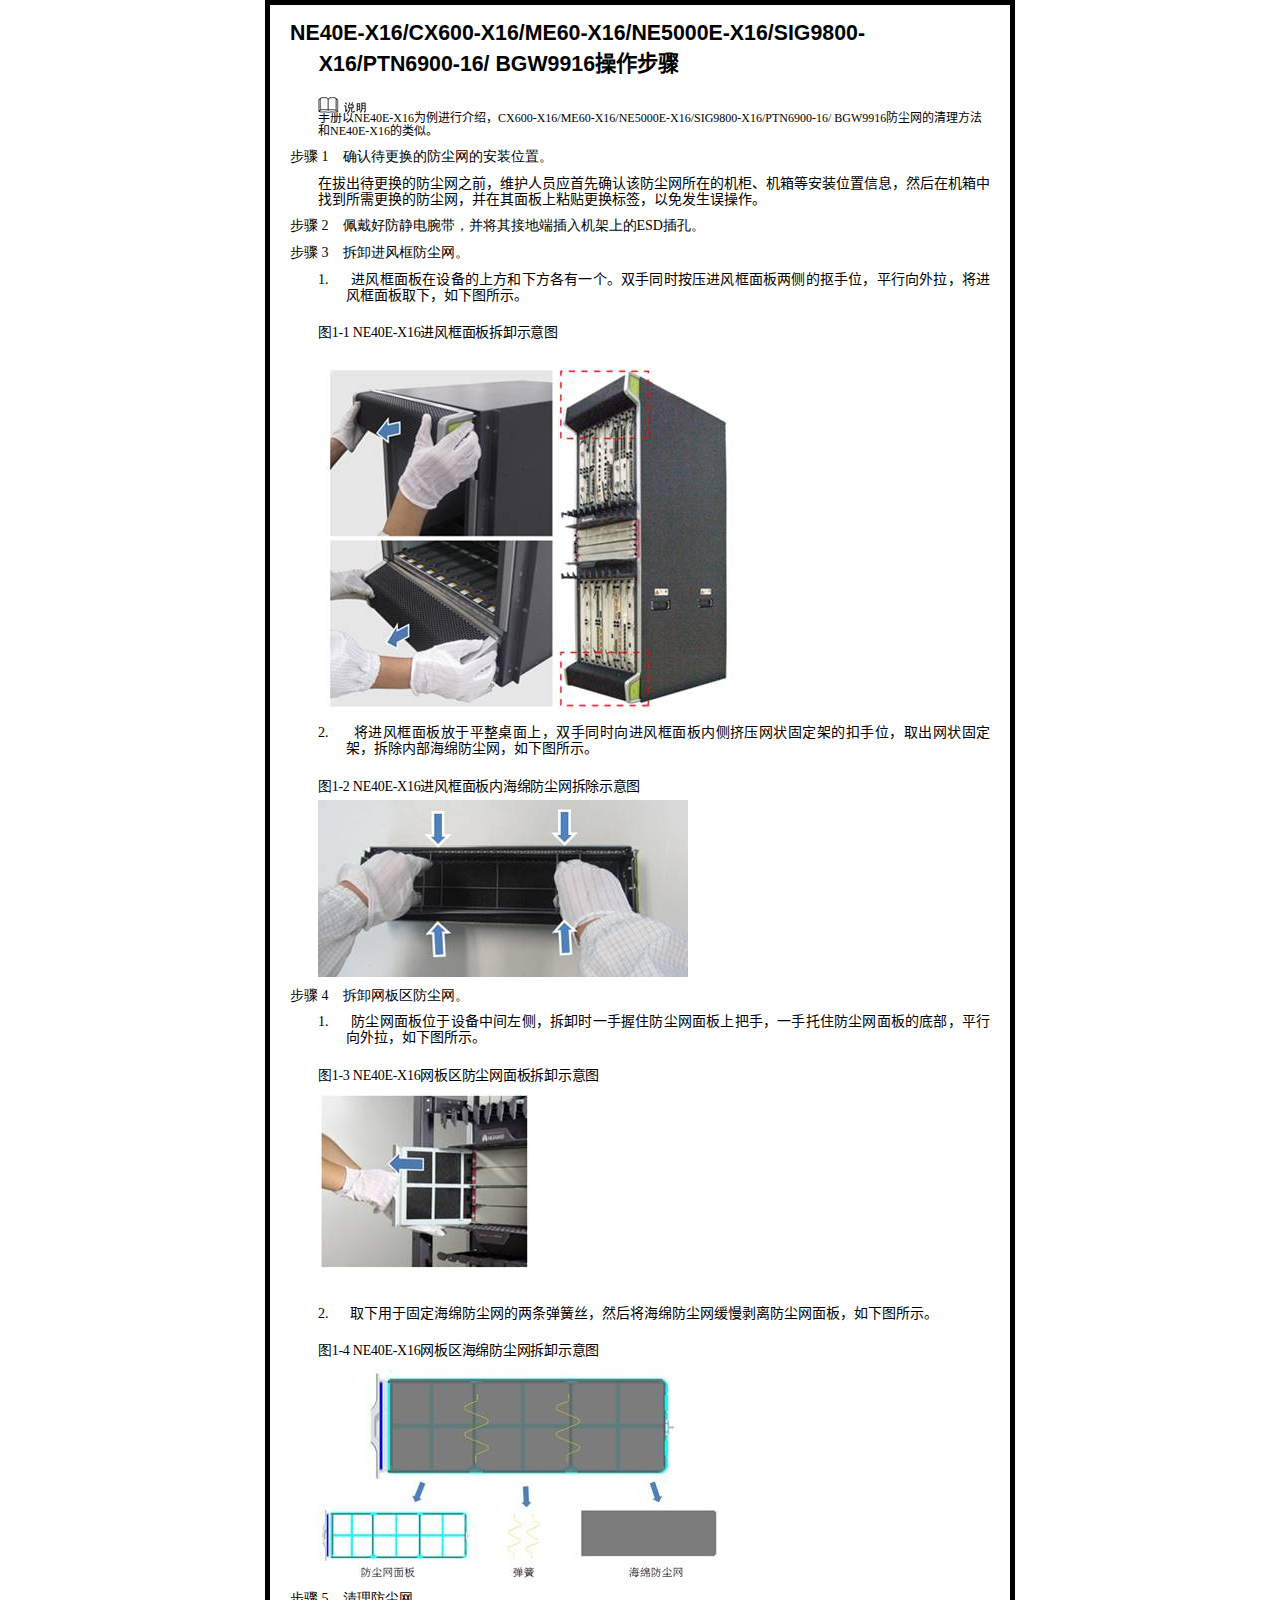
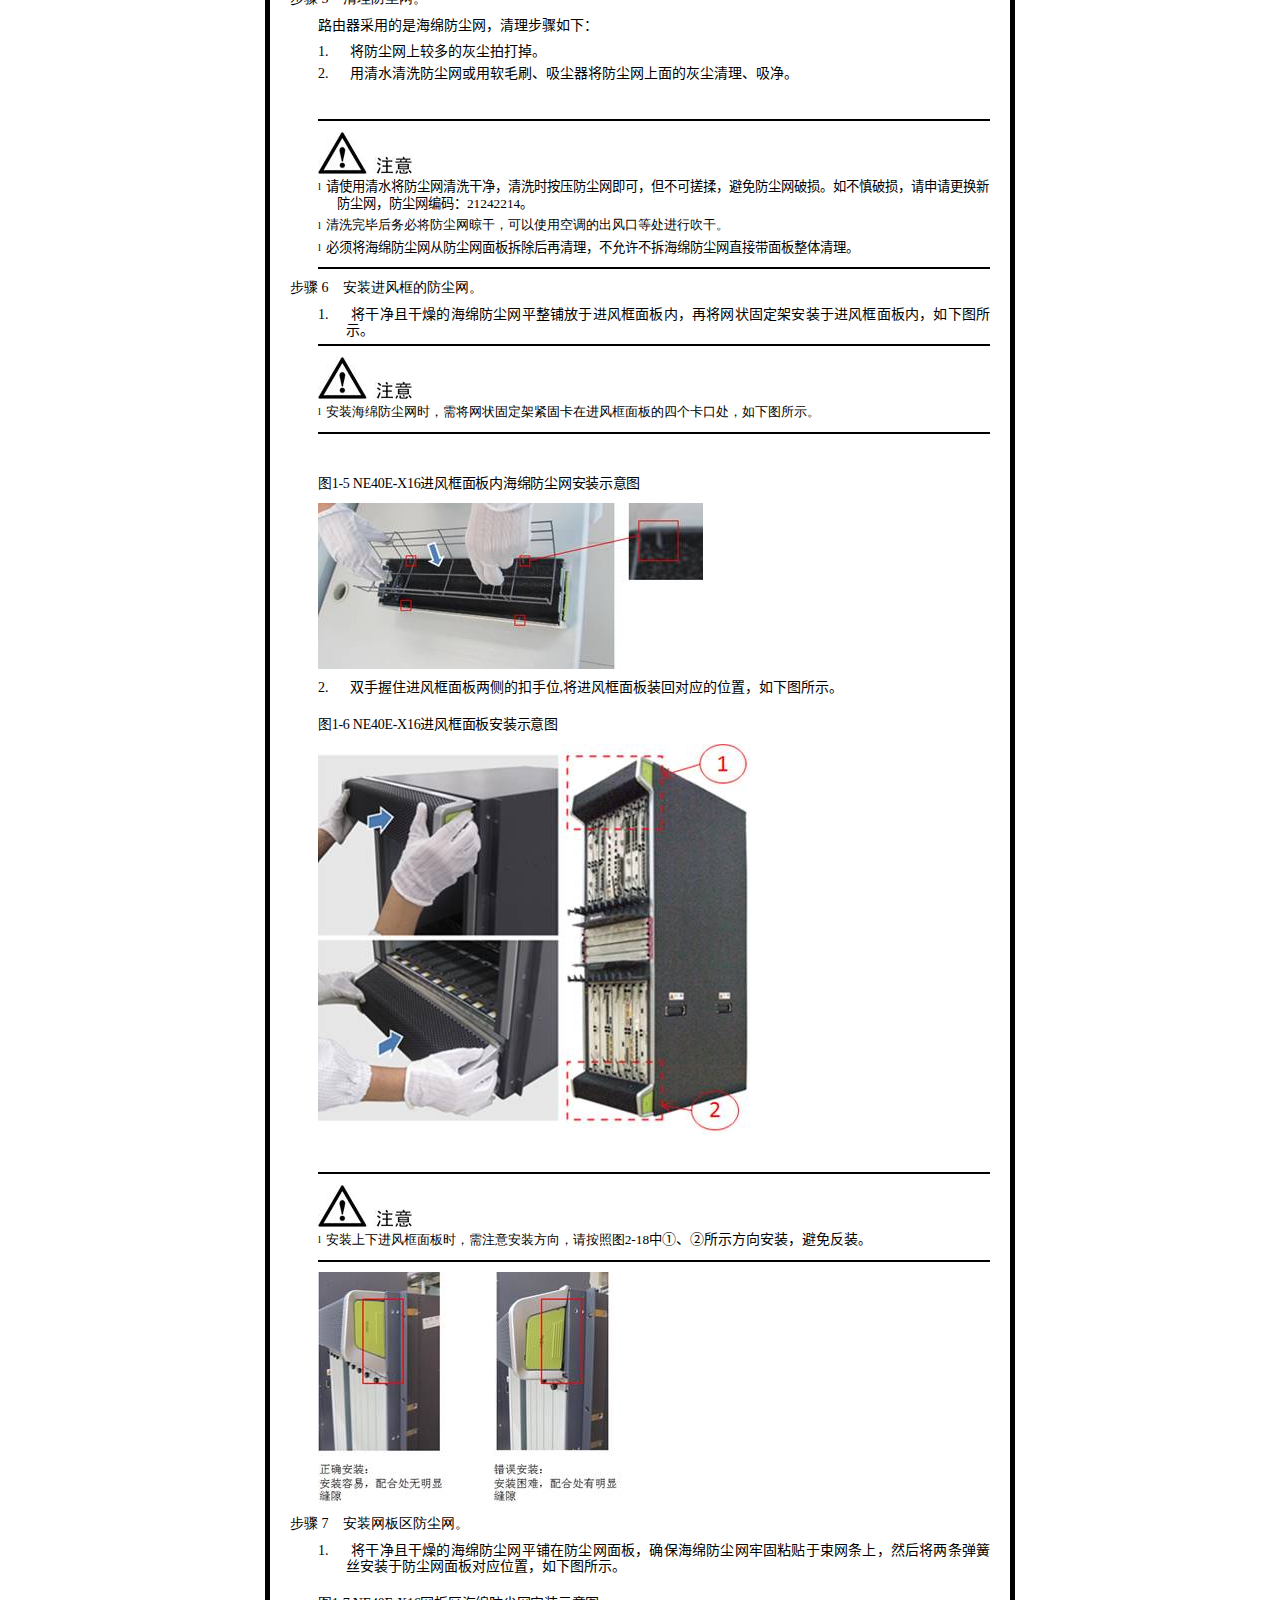
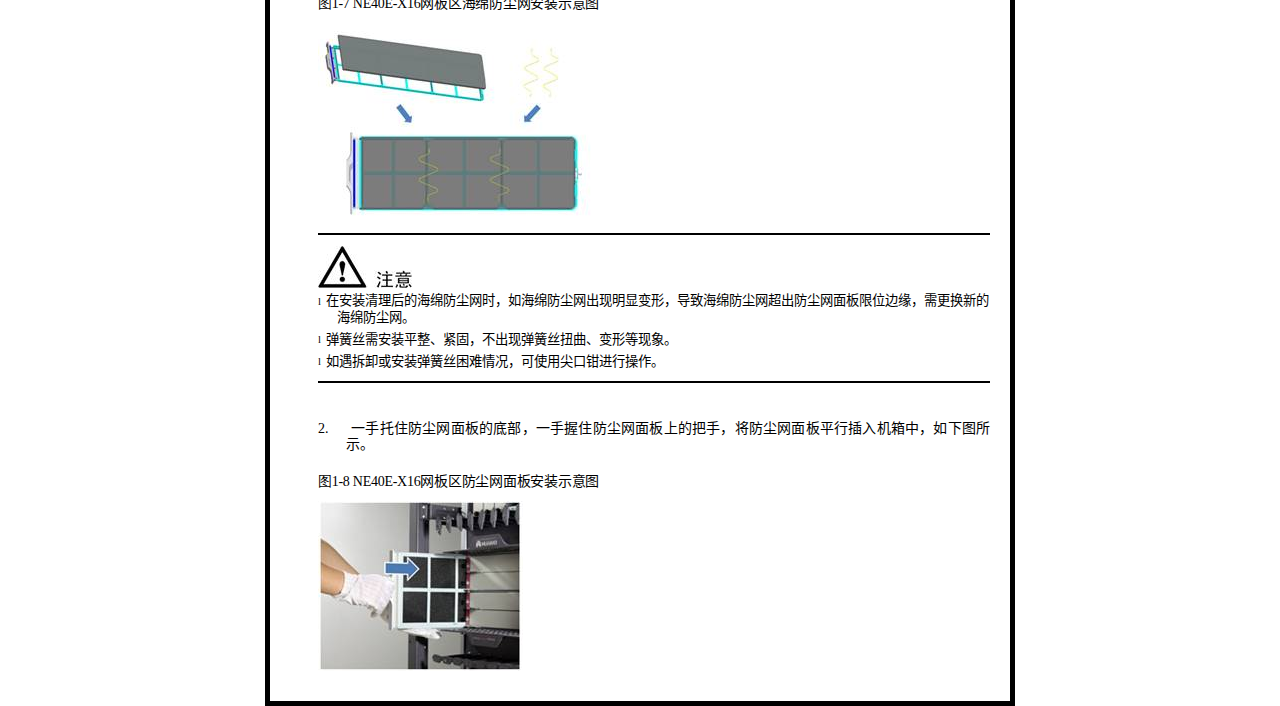
==== commit 83381d23: "updata" ====
--- a/X16操作步骤.html
+++ b/X16操作步骤.html
@@ -2,7 +2,7 @@
 
 <head>
     <link href="styles/style.css" rel="stylesheet" type="text/css">
-    <meta http-equiv=Content-Type content="text/html; charset=gb2312">
+    <meta http-equiv=Content-Type content="text/html; charset=utf-8">
     <meta name=Generator content="Microsoft Word 15 (filtered)">
     <style>
         <!--
@@ -13,7 +13,7 @@
         }
 
         @font-face {
-            font-family: ����;
+            font-family: 宋体;
             panose-1: 2 1 6 0 3 1 1 1 1 1;
         }
 
@@ -23,7 +23,7 @@
         }
 
         @font-face {
-            font-family: ����;
+            font-family: 黑体;
             panose-1: 2 1 6 9 6 1 1 1 1 1;
         }
 
@@ -38,7 +38,7 @@
         }
 
         @font-face {
-            font-family: ����_GB2312;
+            font-family: 楷体_GB2312;
         }
 
         @font-face {
@@ -46,17 +46,17 @@
         }
 
         @font-face {
-            font-family: "\@����";
+            font-family: "\@宋体";
             panose-1: 2 1 6 0 3 1 1 1 1 1;
         }
 
         @font-face {
-            font-family: "\@����";
+            font-family: "\@黑体";
             panose-1: 2 1 6 0 3 1 1 1 1 1;
         }
 
         @font-face {
-            font-family: "\@����_GB2312";
+            font-family: "\@楷体_GB2312";
         }
 
         @font-face {
@@ -82,7 +82,7 @@
         }
 
         h1 {
-            mso-style-name: "���� 1\,heading 1\,H1\,h1\,1st level\,Sec1\,app heading 1\,l1\,Huvudrubrik\,h11\,1st level1\,h12\,1st level2\,h13\,1st level3\,h14\,1st level4\,h15\,1st level5\,h16\,1st level6\,h17\,1st level7\,h18\,1st level8";
+            mso-style-name: "标题 1\,heading 1\,H1\,h1\,1st level\,Sec1\,app heading 1\,l1\,Huvudrubrik\,h11\,1st level1\,h12\,1st level2\,h13\,1st level3\,h14\,1st level4\,h15\,1st level5\,h16\,1st level6\,h17\,1st level7\,h18\,1st level8";
             margin-top: 12.0pt;
             margin-right: 0cm;
             margin-bottom: 12.0pt;
@@ -96,7 +96,7 @@
         }
 
         h2 {
-            mso-style-name: "���� 2\,heading 2\,H2\,h2\,UNDERRUBRIK 1-2\,2\,h 2\,2nd level\,l2";
+            mso-style-name: "标题 2\,heading 2\,H2\,h2\,UNDERRUBRIK 1-2\,2\,h 2\,2nd level\,l2";
             margin-top: 12.0pt;
             margin-right: 0cm;
             margin-bottom: 12.0pt;
@@ -111,7 +111,7 @@
         }
 
         h3 {
-            mso-style-name: "���� 3\,heading 3\,���� 3 Char Char Char\,���� 3 Char Char1\,heading 3 Char\,���� 3 Char2 Char Char Char\,Char Char Char Char Char\,Char Char Char\,���� 3 Char";
+            mso-style-name: "标题 3\,heading 3\,标题 3 Char Char Char\,标题 3 Char Char1\,heading 3 Char\,标题 3 Char2 Char Char Char\,Char Char Char Char Char\,Char Char Char\,标题 3 Char";
             margin-top: 13.0pt;
             margin-right: 0cm;
             margin-bottom: 13.0pt;
@@ -129,8 +129,8 @@
         }
 
         h4 {
-            mso-style-name: "���� 4\,heading 4\,Char1\,���� 4 Char Char Char Char\,���� 4 Char Char Char Char Char\,���� 4 Char Char Char Char Char Char\,Heading 4 Char\,Char Char\,���� 4 Char Char Char\,H4\,h4\,4\,h41\,heading 41\,h42\,heading 42\,h411\,heading 411\,h43\,heading 43\,h412\,heading 412";
-            mso-style-link: "���� 4 �ַ�\,heading 4 �ַ�\,Char1 �ַ�\,���� 4 Char Char Char Char �ַ�\,���� 4 Char Char Char Char Char �ַ�\,���� 4 Char Char Char Char Char Char �ַ�\,Heading 4 Char �ַ�\,Char Char �ַ�\,���� 4 Char Char Char �ַ�\,H4 �ַ�\,h4 �ַ�\,4 �ַ�\,h41 �ַ�\,heading 41 �ַ�\,h42 �ַ�\,heading 42 �ַ�\,h411 �ַ�";
+            mso-style-name: "标题 4\,heading 4\,Char1\,标题 4 Char Char Char Char\,标题 4 Char Char Char Char Char\,标题 4 Char Char Char Char Char Char\,Heading 4 Char\,Char Char\,标题 4 Char Char Char\,H4\,h4\,4\,h41\,heading 41\,h42\,heading 42\,h411\,heading 411\,h43\,heading 43\,h412\,heading 412";
+            mso-style-link: "标题 4 字符\,heading 4 字符\,Char1 字符\,标题 4 Char Char Char Char 字符\,标题 4 Char Char Char Char Char 字符\,标题 4 Char Char Char Char Char Char 字符\,Heading 4 Char 字符\,Char Char 字符\,标题 4 Char Char Char 字符\,H4 字符\,h4 字符\,4 字符\,h41 字符\,heading 41 字符\,h42 字符\,heading 42 字符\,h411 字符";
             margin-top: 8.0pt;
             margin-right: 0cm;
             margin-bottom: 8.0pt;
@@ -163,7 +163,7 @@
         }
 
         p.MsoAcetate, li.MsoAcetate, div.MsoAcetate {
-            mso-style-link: "��ע���ı� �ַ�";
+            mso-style-link: "批注框文本 字符";
             margin-top: 8.0pt;
             margin-right: 0cm;
             margin-bottom: 8.0pt;
@@ -188,7 +188,7 @@
         }
 
         p.a, li.a, div.a {
-            mso-style-name: ������ע;
+            mso-style-name: 表格题注;
             margin-top: 0cm;
             margin-right: 0cm;
             margin-bottom: 0cm;
@@ -201,7 +201,7 @@
         }
 
         p.a0, li.a0, div.a0 {
-            mso-style-name: �����ı�;
+            mso-style-name: 表格文本;
             margin: 0cm;
             margin-bottom: .0001pt;
             font-size: 10.5pt;
@@ -209,7 +209,7 @@
         }
 
         p.a1, li.a1, div.a1 {
-            mso-style-name: ��ͷ�ı�;
+            mso-style-name: 表头文本;
             margin: 0cm;
             margin-bottom: .0001pt;
             text-align: center;
@@ -219,7 +219,7 @@
         }
 
         p.a2, li.a2, div.a2 {
-            mso-style-name: ��ͼ��ע;
+            mso-style-name: 插图题注;
             margin-top: 0cm;
             margin-right: 0cm;
             margin-bottom: 0cm;
@@ -232,7 +232,7 @@
         }
 
         p.a3, li.a3, div.a3 {
-            mso-style-name: ͼ��ʽ;
+            mso-style-name: 图样式;
             margin-top: 4.0pt;
             margin-right: 0cm;
             margin-bottom: 4.0pt;
@@ -247,7 +247,7 @@
         }
 
         p.a4, li.a4, div.a4 {
-            mso-style-name: �ĵ�����;
+            mso-style-name: 文档标题;
             margin-top: 15.0pt;
             margin-right: 0cm;
             margin-bottom: 15.0pt;
@@ -260,7 +260,7 @@
         }
 
         p.a5, li.a5, div.a5 {
-            mso-style-name: ���ģ����в�������;
+            mso-style-name: 正文（首行不缩进）;
             margin-top: 8.0pt;
             margin-right: 0cm;
             margin-bottom: 8.0pt;
@@ -273,7 +273,7 @@
         }
 
         p.a6, li.a6, div.a6 {
-            mso-style-name: עʾͷ;
+            mso-style-name: 注示头;
             margin-top: 8.0pt;
             margin-right: 0cm;
             margin-bottom: 8.0pt;
@@ -290,7 +290,7 @@
         }
 
         p.a7, li.a7, div.a7 {
-            mso-style-name: עʾ�ı�;
+            mso-style-name: 注示文本;
             margin-top: 8.0pt;
             margin-right: 0cm;
             margin-bottom: 8.0pt;
@@ -308,7 +308,7 @@
         }
 
         p.a8, li.a8, div.a8 {
-            mso-style-name: ��д����;
+            mso-style-name: 编写建议;
             margin-top: 8.0pt;
             margin-right: 0cm;
             margin-bottom: 8.0pt;
@@ -324,22 +324,22 @@
         }
 
         span.a9 {
-            mso-style-name: ��ʽһ;
-            font-family: ����;
+            mso-style-name: 样式一;
+            font-family: 宋体;
             color: black;
             font-weight: bold;
         }
 
         span.aa {
-            mso-style-name: ��ʽ��;
-            font-family: ����;
+            mso-style-name: 样式二;
+            font-family: 宋体;
             color: black;
             font-weight: bold;
         }
 
         span.ab {
-            mso-style-name: "��ע���ı� �ַ�";
-            mso-style-link: ��ע���ı�;
+            mso-style-name: "批注框文本 字符";
+            mso-style-link: 批注框文本;
             layout-grid-mode: both;
         }
 
@@ -347,11 +347,11 @@
 
         .4
         {
-            mso-style-name: "���� 4 �ַ�\,heading 4 �ַ�\,Char1 �ַ�\,���� 4 Char Char Char Char �ַ�\,���� 4 Char Char Char Char Char �ַ�\,���� 4 Char Char Char Char Char Char �ַ�\,Heading 4 Char �ַ�\,Char Char �ַ�\,���� 4 Char Char Char �ַ�\,H4 �ַ�\,h4 �ַ�\,4 �ַ�\,h41 �ַ�\,heading 41 �ַ�\,h42 �ַ�\,heading 42 �ַ�\,h411 �ַ�"
+            mso-style-name: "标题 4 字符\,heading 4 字符\,Char1 字符\,标题 4 Char Char Char Char 字符\,标题 4 Char Char Char Char Char 字符\,标题 4 Char Char Char Char Char Char 字符\,Heading 4 Char 字符\,Char Char 字符\,标题 4 Char Char Char 字符\,H4 字符\,h4 字符\,4 字符\,h41 字符\,heading 41 字符\,h42 字符\,heading 42 字符\,h411 字符"
         ;
-            mso-style-link: "���� 4\,heading 4\,Char1\,���� 4 Char Char Char Char\,���� 4 Char Char Char Char Char\,���� 4 Char Char Char Char Char Char\,Heading 4 Char\,Char Char\,���� 4 Char Char Char\,H4\,h4\,4\,h41\,heading 41\,h42\,heading 42\,h411\,heading 411\,h43\,heading 43\,h412\,heading 412"
+            mso-style-link: "标题 4\,heading 4\,Char1\,标题 4 Char Char Char Char\,标题 4 Char Char Char Char Char\,标题 4 Char Char Char Char Char Char\,Heading 4 Char\,Char Char\,标题 4 Char Char Char\,H4\,h4\,4\,h41\,heading 41\,h42\,heading 42\,h411\,heading 411\,h43\,heading 43\,h412\,heading 412"
         ;
-            font-family: ����
+            font-family: 黑体
         ;
         }
         p.BlockLabel, li.BlockLabel, div.BlockLabel {
@@ -508,7 +508,7 @@
         span.FigureDescriptionChar {
             mso-style-name: "Figure Description Char";
             mso-style-link: "Figure Description";
-            font-family: ����;
+            font-family: 黑体;
             letter-spacing: -.2pt;
         }
 
@@ -557,106 +557,105 @@
 
 <div class=WordSection1 style='layout-grid:15.6pt'>
 
-    <h1><a name="_Toc6142368"><span lang=EN-US>NE40E-X16/CX600-X16/ME60-X16/NE5000E-X16/SIG&nbsp;
-9800-X16/PTN6900-16/ BGW9916</span></a><span style='font-family:����'>��������</span></h1>
+    <h1><a name="_Toc6142368"><span lang=EN-US>NE40E-X16/CX600-X16/ME60-X16/NE5000E-X16/SIG9800-X16/PTN6900-16/ BGW9916</span></a><span style='font-family:黑体'>操作步骤</span></h1>
 
     <p class=NotesHeading style='margin-left:21.0pt'><span lang=EN-US><img
-            width=48 height=16 id="ͼƬ 15" src="images/X16��������.files/image001.jpg" alt=˵��></span></p>
-
-    <p class=NotesText style='margin-left:21.0pt'><span style='font-family:����_GB2312'>�ֲ���</span><span
-            lang=EN-US>NE40E-X16</span><span style='font-family:����_GB2312'>Ϊ�����н��ܣ�</span><span
+            width=48 height=16 id="图片 15" src="images/X16操作步骤.files/image001.jpg" alt=说明></span></p>
+
+    <p class=NotesText style='margin-left:21.0pt'><span style='font-family:楷体_GB2312'>手册以</span><span
+            lang=EN-US>NE40E-X16</span><span style='font-family:楷体_GB2312'>为例进行介绍，</span><span
             lang=EN-US>CX600-X16/ME60-X16/NE5000E-X16/SIG9800-X16/PTN6900-16/ BGW9916</span><span
-            style='font-family:����_GB2312'>������������������</span><span lang=EN-US>NE40E-X16</span><span
-            style='font-family:����_GB2312'>�����ơ�</span></p>
+            style='font-family:楷体_GB2312'>防尘网的清理方法和</span><span lang=EN-US>NE40E-X16</span><span
+            style='font-family:楷体_GB2312'>的类似。</span></p>
 
     <p class=Step style='margin-left:28.95pt;text-indent:-28.95pt'><span
-            lang=X-NONE style='font-family:"Book Antiqua",serif'>���� 1<span
+            lang=X-NONE style='font-family:"Book Antiqua",serif'>步骤 1<span
             style='font:7.0pt "Times New Roman"'>&nbsp;&nbsp;&nbsp;&nbsp;&nbsp; </span></span><span
-            lang=X-NONE style='font-family:����'>ȷ�ϴ������ķ������İ�װλ�á�</span></p>
-
-    <p class=MsoNormal style='margin-left:21.0pt'><span style='font-family:����'>�ڰγ��������ķ�����֮ǰ��ά����ԱӦ����ȷ�ϸ÷��������ڵĻ��񡢻���Ȱ�װλ����Ϣ��Ȼ���ڻ������ҵ���������ķ������������������ճ��������ǩ�����ⷢ���������</span>
+            lang=X-NONE style='font-family:宋体'>确认待更换的防尘网的安装位置。</span></p>
+
+    <p class=MsoNormal style='margin-left:21.0pt'><span style='font-family:宋体'>在拔出待更换的防尘网之前，维护人员应首先确认该防尘网所在的机柜、机箱等安装位置信息，然后在机箱中找到所需更换的防尘网，并在其面板上粘贴更换标签，以免发生误操作。</span>
     </p>
 
     <p class=Step style='margin-left:28.95pt;text-indent:-28.95pt'><span
-            lang=X-NONE style='font-family:"Book Antiqua",serif'>���� 2<span
+            lang=X-NONE style='font-family:"Book Antiqua",serif'>步骤 2<span
             style='font:7.0pt "Times New Roman"'>&nbsp;&nbsp;&nbsp;&nbsp;&nbsp; </span></span><span
-            lang=X-NONE style='font-family:����'>����÷����������������ӵض˲�������ϵ�</span><span
-            lang=X-NONE>ESD</span><span lang=X-NONE style='font-family:����'>��ס�</span></p>
+            lang=X-NONE style='font-family:宋体'>佩戴好防静电腕带，并将其接地端插入机架上的</span><span
+            lang=X-NONE>ESD</span><span lang=X-NONE style='font-family:宋体'>插孔。</span></p>
 
     <p class=Step style='margin-left:28.95pt;text-indent:-28.95pt'><span
-            lang=X-NONE style='font-family:"Book Antiqua",serif'>���� 3<span
+            lang=X-NONE style='font-family:"Book Antiqua",serif'>步骤 3<span
             style='font:7.0pt "Times New Roman"'>&nbsp;&nbsp;&nbsp;&nbsp;&nbsp; </span></span><span
-            lang=X-NONE style='font-family:����'>��ж������������</span></p>
+            lang=X-NONE style='font-family:宋体'>拆卸进风框防尘网。</span></p>
 
     <p class=ItemStep style='margin-left:42.25pt'><span lang=EN-US>1.<span
             style='font:7.0pt "Times New Roman"'>&nbsp;&nbsp;&nbsp;&nbsp;&nbsp;&nbsp;&nbsp;&nbsp;
-</span></span><span style='font-family:����'>�����������豸���Ϸ����·�����һ����˫��ͬʱ��ѹ������������Ŀ���λ��ƽ��������������������ȡ�£�����ͼ��ʾ��</span></p>
+</span></span><span style='font-family:宋体'>进风框面板在设备的上方和下方各有一个。双手同时按压进风框面板两侧的抠手位，平行向外拉，将进风框面板取下，如下图所示。</span></p>
 
     <p class=FigureDescription style='margin-left:21.0pt;text-indent:0cm'><a
-            name="_Toc482266391"><span lang=EN-US>ͼ1-1 </span><span lang=EN-US>NE40E-X16</span></a><span
-            style='font-family:����'>���������жʾ��ͼ</span></p>
+            name="_Toc482266391"><span lang=EN-US>图1-1 </span><span lang=EN-US>NE40E-X16</span></a><span
+            style='font-family:黑体'>进风框面板拆卸示意图</span></p>
 
     <p class=Figure style='margin-left:21.0pt'><span lang=EN-US><img width=448
-                                                                     height=363 id="ͼƬ 14"
-                                                                     src="images/X16��������.files/image002.jpg"></span></p>
+                                                                     height=363 id="图片 14"
+                                                                     src="images/X16操作步骤.files/image002.jpg"></span></p>
 
     <p class=ItemStep style='margin-left:42.25pt'><span lang=EN-US>2.<span
             style='font:7.0pt "Times New Roman"'>&nbsp;&nbsp;&nbsp;&nbsp;&nbsp;&nbsp;&nbsp;&nbsp;
-</span></span><span style='font-family:����'>�������������ƽ�������ϣ�˫��ͬʱ����������ڲ༷ѹ��״�̶��ܵĿ���λ��ȡ����״�̶��ܣ�����ڲ����������������ͼ��ʾ��</span></p>
+</span></span><span style='font-family:宋体'>将进风框面板放于平整桌面上，双手同时向进风框面板内侧挤压网状固定架的扣手位，取出网状固定架，拆除内部海绵防尘网，如下图所示。</span></p>
 
     <p class=FigureDescription style='margin-left:21.0pt;text-indent:0cm'><a
-            name="_Toc482266392"><span lang=EN-US>ͼ1-2 </span><span lang=EN-US>NE40E-X16</span></a><span
-            style='font-family:����'>���������ں�����������ʾ��ͼ</span></p>
+            name="_Toc482266392"><span lang=EN-US>图1-2 </span><span lang=EN-US>NE40E-X16</span></a><span
+            style='font-family:黑体'>进风框面板内海绵防尘网拆除示意图</span></p>
 
     <p class=ItemStep style='margin-left:21.0pt;text-indent:0cm'><span lang=EN-US><img
-            width=370 height=177 id="ͼƬ 13" src="images/X16��������.files/image003.jpg"></span></p>
+            width=370 height=177 id="图片 13" src="images/X16操作步骤.files/image003.jpg"></span></p>
 
     <p class=Step style='margin-left:28.95pt;text-indent:-28.95pt'><span
-            lang=X-NONE style='font-family:"Book Antiqua",serif'>���� 4<span
+            lang=X-NONE style='font-family:"Book Antiqua",serif'>步骤 4<span
             style='font:7.0pt "Times New Roman"'>&nbsp;&nbsp;&nbsp;&nbsp;&nbsp; </span></span><span
-            lang=X-NONE style='font-family:����'>��ж��������������</span><span lang=X-NONE> </span></p>
+            lang=X-NONE style='font-family:宋体'>拆卸网板区防尘网。</span><span lang=X-NONE> </span></p>
 
     <p class=ItemStep style='margin-left:42.25pt'><span lang=EN-US>1.<span
             style='font:7.0pt "Times New Roman"'>&nbsp;&nbsp;&nbsp;&nbsp;&nbsp;&nbsp;&nbsp;&nbsp;
-</span></span><span style='font-family:����'>���������λ���豸�м���࣬��жʱһ����ס����������ϰ��֣�һ����ס���������ĵײ���ƽ��������������ͼ��ʾ��</span>
+</span></span><span style='font-family:宋体'>防尘网面板位于设备中间左侧，拆卸时一手握住防尘网面板上把手，一手托住防尘网面板的底部，平行向外拉，如下图所示。</span>
     </p>
 
     <p class=FigureDescription style='margin-left:21.0pt;text-indent:0cm'><a
-            name="_Toc482266393"><span lang=EN-US>ͼ1-3 </span><span lang=EN-US>NE40E-X16</span></a><span
-            style='font-family:����'>����������������жʾ��ͼ</span></p>
+            name="_Toc482266393"><span lang=EN-US>图1-3 </span><span lang=EN-US>NE40E-X16</span></a><span
+            style='font-family:黑体'>网板区防尘网面板拆卸示意图</span></p>
 
     <p class=Figure style='margin-left:21.0pt'><span lang=EN-US><img width=211
-                                                                     height=174 id="ͼƬ 12"
-                                                                     src="images/X16��������.files/image004.jpg"></span></p>
+                                                                     height=174 id="图片 12"
+                                                                     src="images/X16操作步骤.files/image004.jpg"></span></p>
 
     <p class=MsoNormal style='margin-left:21.0pt'><span lang=EN-US>&nbsp;</span></p>
 
     <p class=ItemStep style='margin-left:42.25pt'><span lang=EN-US>2.<span
             style='font:7.0pt "Times New Roman"'>&nbsp;&nbsp;&nbsp;&nbsp;&nbsp;&nbsp;&nbsp;&nbsp;
-</span></span><span style='font-family:����'>ȡ�����ڹ̶��������������������˿��Ȼ�󽫺�����������������������壬����ͼ��ʾ��</span></p>
+</span></span><span style='font-family:宋体'>取下用于固定海绵防尘网的两条弹簧丝，然后将海绵防尘网缓慢剥离防尘网面板，如下图所示。</span></p>
 
     <p class=FigureDescription style='margin-left:21.0pt;text-indent:0cm'><a
-            name="_Toc482266394"><span lang=EN-US>ͼ1-4 </span><span lang=EN-US>NE40E-X16</span></a><span
-            style='font-family:����'>�����������������жʾ��ͼ</span></p>
+            name="_Toc482266394"><span lang=EN-US>图1-4 </span><span lang=EN-US>NE40E-X16</span></a><span
+            style='font-family:黑体'>网板区海绵防尘网拆卸示意图</span></p>
 
     <p class=MsoNormal style='margin-left:21.0pt'><span lang=EN-US><img width=408
-                                                                        height=211 id="ͼƬ 11"
-                                                                        src="images/X16��������.files/image005.jpg"></span></p>
+                                                                        height=211 id="图片 11"
+                                                                        src="images/X16操作步骤.files/image005.jpg"></span></p>
 
     <p class=Step style='margin-left:28.95pt;text-indent:-28.95pt'><span
-            lang=X-NONE style='font-family:"Book Antiqua",serif'>���� 5<span
+            lang=X-NONE style='font-family:"Book Antiqua",serif'>步骤 5<span
             style='font:7.0pt "Times New Roman"'>&nbsp;&nbsp;&nbsp;&nbsp;&nbsp; </span></span><span
-            lang=X-NONE style='font-family:����'>������������</span></p>
-
-    <p class=MsoNormal style='margin-left:21.0pt'><span style='font-family:����'>·�������õ��Ǻ���������������������£�</span></p>
+            lang=X-NONE style='font-family:宋体'>清理防尘网。</span></p>
+
+    <p class=MsoNormal style='margin-left:21.0pt'><span style='font-family:宋体'>路由器采用的是海绵防尘网，清理步骤如下：</span></p>
 
     <p class=ItemStep style='margin-left:42.25pt'><span lang=EN-US>1.<span
             style='font:7.0pt "Times New Roman"'>&nbsp;&nbsp;&nbsp;&nbsp;&nbsp;&nbsp;&nbsp;&nbsp;
-</span></span><span style='font-family:����'>���������Ͻ϶�Ļҳ��Ĵ����</span></p>
+</span></span><span style='font-family:宋体'>将防尘网上较多的灰尘拍打掉。</span></p>
 
     <p class=ItemStep style='margin-left:42.25pt'><span lang=EN-US>2.<span
             style='font:7.0pt "Times New Roman"'>&nbsp;&nbsp;&nbsp;&nbsp;&nbsp;&nbsp;&nbsp;&nbsp;
-</span></span><span style='font-family:����'>����ˮ��ϴ������������ëˢ��������������������Ļҳ�������������</span></p>
+</span></span><span style='font-family:宋体'>用清水清洗防尘网或用软毛刷、吸尘器将防尘网上面的灰尘清理、吸净。</span></p>
 
     <p class=MsoNormal style='margin-left:21.0pt'><span lang=EN-US>&nbsp;</span></p>
 
@@ -664,9 +663,9 @@
 margin-left:21.0pt;margin-right:0cm'>
 
         <p class=CAUTIONHeading style='margin-left:0cm'><span lang=EN-US><img width=94
-                                                                              height=42 id="ͼƬ 10"
-                                                                              src="images/X16��������.files/image006.jpg"
-                                                                              alt=ע��></span></p>
+                                                                              height=42 id="图片 10"
+                                                                              src="images/X16操作步骤.files/image006.jpg"
+                                                                              alt=注意></span></p>
 
     </div>
 
@@ -676,39 +675,39 @@
         <p class=CAUTIONTextList style='margin-left:14.2pt'><span lang=EN-US
                                                                   style='font-size:8.0pt;font-family:Wingdings;position:relative;top:-.5pt'>l<span
                 style='font:7.0pt "Times New Roman"'>&nbsp; </span></span><span
-                style='font-size:10.0pt;font-family:����_GB2312;color:black'>��ʹ����ˮ����������ϴ�ɾ�����ϴʱ��ѹ���������ɣ������ɴ��࣬��������������粻����������������·����������������룺</span><span
-                lang=EN-US style='font-size:10.0pt;font-family:����;color:black'>21242214</span><span
-                style='font-size:10.0pt;font-family:����_GB2312;color:black'>��</span></p>
+                style='font-size:10.0pt;font-family:楷体_GB2312;color:black'>请使用清水将防尘网清洗干净，清洗时按压防尘网即可，但不可搓揉，避免防尘网破损。如不慎破损，请申请更换新防尘网，防尘网编码：</span><span
+                lang=EN-US style='font-size:10.0pt;font-family:宋体;color:black'>21242214</span><span
+                style='font-size:10.0pt;font-family:楷体_GB2312;color:black'>。</span></p>
 
         <p class=CAUTIONTextList style='margin-left:14.2pt'><span lang=EN-US
                                                                   style='font-size:8.0pt;font-family:Wingdings;position:relative;top:-.5pt'>l<span
                 style='font:7.0pt "Times New Roman"'>&nbsp; </span></span><span
-                style='font-size:10.0pt;font-family:����_GB2312;color:black'>��ϴ��Ϻ���ؽ����������ɣ�����ʹ�ÿյ��ĳ���ڵȴ����д��ɡ�</span></p>
+                style='font-size:10.0pt;font-family:楷体_GB2312;color:black'>清洗完毕后务必将防尘网晾干，可以使用空调的出风口等处进行吹干。</span></p>
 
         <p class=CAUTIONTextList style='margin-left:14.2pt'><span lang=EN-US
                                                                   style='font-size:8.0pt;font-family:Wingdings;position:relative;top:-.5pt'>l<span
                 style='font:7.0pt "Times New Roman"'>&nbsp; </span></span><span
-                style='font-size:10.0pt;font-family:����_GB2312;color:black'>���뽫����������ӷ�������������������������������������ֱ�Ӵ��������������</span>
+                style='font-size:10.0pt;font-family:楷体_GB2312;color:black'>必须将海绵防尘网从防尘网面板拆除后再清理，不允许不拆海绵防尘网直接带面板整体清理。</span>
         </p>
 
     </div>
 
     <p class=Step style='margin-left:28.95pt;text-indent:-28.95pt'><span
-            lang=X-NONE style='font-family:"Book Antiqua",serif'>���� 6<span
+            lang=X-NONE style='font-family:"Book Antiqua",serif'>步骤 6<span
             style='font:7.0pt "Times New Roman"'>&nbsp;&nbsp;&nbsp;&nbsp;&nbsp; </span></span><span
-            lang=X-NONE style='font-family:����'>��װ�����ķ�������</span></p>
+            lang=X-NONE style='font-family:宋体'>安装进风框的防尘网。</span></p>
 
     <p class=ItemStep style='margin-left:42.25pt'><span lang=EN-US>1.<span
             style='font:7.0pt "Times New Roman"'>&nbsp;&nbsp;&nbsp;&nbsp;&nbsp;&nbsp;&nbsp;&nbsp;
-</span></span><span style='font-family:����'>���ɾ��Ҹ���ĺ��������ƽ���̷��ڽ��������ڣ��ٽ���״�̶��ܰ�װ�ڽ��������ڣ�����ͼ��ʾ��</span></p>
+</span></span><span style='font-family:宋体'>将干净且干燥的海绵防尘网平整铺放于进风框面板内，再将网状固定架安装于进风框面板内，如下图所示。</span></p>
 
     <div style='border:none;border-top:solid windowtext 1.5pt;padding:4.0pt 0cm 0cm 0cm;
 margin-left:21.0pt;margin-right:0cm'>
 
         <p class=CAUTIONHeading style='margin-left:0cm'><span lang=EN-US><img width=94
-                                                                              height=42 id="ͼƬ 9"
-                                                                              src="images/X16��������.files/image007.jpg"
-                                                                              alt=ע��></span></p>
+                                                                              height=42 id="图片 9"
+                                                                              src="images/X16操作步骤.files/image007.jpg"
+                                                                              alt=注意></span></p>
 
     </div>
 
@@ -718,7 +717,7 @@
         <p class=CAUTIONTextList style='margin-left:14.2pt'><span lang=EN-US
                                                                   style='font-size:8.0pt;font-family:Wingdings;position:relative;top:-.5pt'>l<span
                 style='font:7.0pt "Times New Roman"'>&nbsp; </span></span><span
-                style='font-size:10.0pt;font-family:����_GB2312;color:black'>��װ���������ʱ���轫��״�̶��ܽ��̿��ڽ���������ĸ����ڴ�������ͼ��ʾ��</span>
+                style='font-size:10.0pt;font-family:楷体_GB2312;color:black'>安装海绵防尘网时，需将网状固定架紧固卡在进风框面板的四个卡口处，如下图所示。</span>
         </p>
 
     </div>
@@ -726,25 +725,25 @@
     <p class=ItemStep style='margin-left:21.0pt;text-indent:0cm'><span lang=EN-US>&nbsp;</span></p>
 
     <p class=FigureDescription style='margin-left:21.0pt;text-indent:0cm'><a
-            name="_Toc482266395"><span lang=EN-US>ͼ1-5 </span><span lang=EN-US>NE40E-X16</span></a><span
-            style='font-family:����'>���������ں����������װʾ��ͼ</span></p>
+            name="_Toc482266395"><span lang=EN-US>图1-5 </span><span lang=EN-US>NE40E-X16</span></a><span
+            style='font-family:黑体'>进风框面板内海绵防尘网安装示意图</span></p>
 
     <p class=MsoNormal style='margin-left:21.0pt'><span lang=EN-US><img width=385
-                                                                        height=166 id="ͼƬ 8"
-                                                                        src="images/X16��������.files/image008.jpg"></span></p>
+                                                                        height=166 id="图片 8"
+                                                                        src="images/X16操作步骤.files/image008.jpg"></span></p>
 
     <p class=ItemStep style='margin-left:42.25pt'><span lang=EN-US>2.<span
             style='font:7.0pt "Times New Roman"'>&nbsp;&nbsp;&nbsp;&nbsp;&nbsp;&nbsp;&nbsp;&nbsp;
-</span></span><span style='font-family:����'>˫����ס������������Ŀ���λ</span><span
-            lang=EN-US>,</span><span style='font-family:����'>����������װ�ض�Ӧ��λ�ã�����ͼ��ʾ��</span></p>
+</span></span><span style='font-family:宋体'>双手握住进风框面板两侧的扣手位</span><span
+            lang=EN-US>,</span><span style='font-family:宋体'>将进风框面板装回对应的位置，如下图所示。</span></p>
 
     <p class=FigureDescription style='margin-left:21.0pt;text-indent:0cm'><a
-            name="_Toc482266396"><span lang=EN-US>ͼ1-6 </span><span lang=EN-US>NE40E-X16</span></a><span
-            style='font-family:����'>�������尲װʾ��ͼ</span></p>
+            name="_Toc482266396"><span lang=EN-US>图1-6 </span><span lang=EN-US>NE40E-X16</span></a><span
+            style='font-family:黑体'>进风框面板安装示意图</span></p>
 
     <p class=Figure style='margin-left:21.0pt'><span lang=EN-US><img width=436
-                                                                     height=391 id="ͼƬ 7"
-                                                                     src="images/X16��������.files/image009.jpg"></span></p>
+                                                                     height=391 id="图片 7"
+                                                                     src="images/X16操作步骤.files/image009.jpg"></span></p>
 
     <p class=MsoNormal style='margin-left:21.0pt'><span lang=EN-US>&nbsp;</span></p>
 
@@ -752,9 +751,9 @@
 margin-left:21.0pt;margin-right:0cm'>
 
         <p class=CAUTIONHeading style='margin-left:0cm'><span lang=EN-US><img width=94
-                                                                              height=42 id="ͼƬ 6"
-                                                                              src="images/X16��������.files/image007.jpg"
-                                                                              alt=ע��></span></p>
+                                                                              height=42 id="图片 6"
+                                                                              src="images/X16操作步骤.files/image007.jpg"
+                                                                              alt=注意></span></p>
 
     </div>
 
@@ -764,43 +763,43 @@
         <p class=CAUTIONTextList style='margin-left:14.2pt'><span lang=EN-US
                                                                   style='font-size:8.0pt;font-family:Wingdings;position:relative;top:-.5pt'>l<span
                 style='font:7.0pt "Times New Roman"'>&nbsp; </span></span><span
-                style='font-size:10.0pt;font-family:����_GB2312;color:black'>��װ���½�������ʱ����ע�ⰲװ�����밴��ͼ</span><span
-                lang=EN-US style='font-size:10.0pt;font-family:����;color:black'>2-18</span><span
-                style='font-size:10.0pt;font-family:����_GB2312;color:black'>��</span><span
-                style='font-family:����_GB2312'>�١�����ʾ����װ�����ⷴװ</span><span style='font-size:10.0pt;
-font-family:����_GB2312;color:black'>��</span></p>
+                style='font-size:10.0pt;font-family:楷体_GB2312;color:black'>安装上下进风框面板时，需注意安装方向，请按照图</span><span
+                lang=EN-US style='font-size:10.0pt;font-family:宋体;color:black'>2-18</span><span
+                style='font-size:10.0pt;font-family:楷体_GB2312;color:black'>中</span><span
+                style='font-family:楷体_GB2312'>①、②所示方向安装，避免反装</span><span style='font-size:10.0pt;
+font-family:楷体_GB2312;color:black'>。</span></p>
 
     </div>
 
     <p class=MsoNormal style='margin-left:21.0pt'><span lang=EN-US><img width=304
-                                                                        height=233 id="ͼƬ 5"
-                                                                        src="images/X16��������.files/image010.jpg"></span></p>
+                                                                        height=233 id="图片 5"
+                                                                        src="images/X16操作步骤.files/image010.jpg"></span></p>
 
     <p class=Step style='margin-left:28.95pt;text-indent:-28.95pt'><span
-            lang=X-NONE style='font-family:"Book Antiqua",serif'>���� 7<span
+            lang=X-NONE style='font-family:"Book Antiqua",serif'>步骤 7<span
             style='font:7.0pt "Times New Roman"'>&nbsp;&nbsp;&nbsp;&nbsp;&nbsp; </span></span><span
-            lang=X-NONE style='font-family:����'>��װ��������������</span></p>
+            lang=X-NONE style='font-family:宋体'>安装网板区防尘网。</span></p>
 
     <p class=ItemStep style='margin-left:42.25pt'><span lang=EN-US>1.<span
             style='font:7.0pt "Times New Roman"'>&nbsp;&nbsp;&nbsp;&nbsp;&nbsp;&nbsp;&nbsp;&nbsp;
-</span></span><span style='font-family:����'>���ɾ��Ҹ���ĺ��������ƽ���ڷ�������壬ȷ������������ι�ճ�����������ϣ�Ȼ����������˿��װ�ڷ���������Ӧλ�ã�����ͼ��ʾ��</span></p>
+</span></span><span style='font-family:宋体'>将干净且干燥的海绵防尘网平铺在防尘网面板，确保海绵防尘网牢固粘贴于束网条上，然后将两条弹簧丝安装于防尘网面板对应位置，如下图所示。</span></p>
 
     <p class=FigureDescription style='margin-left:21.0pt;text-indent:0cm'><a
-            name="_Toc482266397"><span lang=EN-US>ͼ1-7 </span><span lang=EN-US>NE40E-X16</span></a><span
-            style='font-family:����'>�����������������װʾ��ͼ</span></p>
+            name="_Toc482266397"><span lang=EN-US>图1-7 </span><span lang=EN-US>NE40E-X16</span></a><span
+            style='font-family:黑体'>网板区海绵防尘网安装示意图</span></p>
 
     <p class=MsoNormal style='margin-left:21.0pt'><span lang=EN-US><img width=287
-                                                                        height=196 id="ͼƬ 3"
-                                                                        src="images/X16��������.files/image011.jpg"></span><span
+                                                                        height=196 id="图片 3"
+                                                                        src="images/X16操作步骤.files/image011.jpg"></span><span
             lang=EN-US>&nbsp;&nbsp;&nbsp;&nbsp; </span></p>
 
     <div style='border:none;border-top:solid windowtext 1.5pt;padding:4.0pt 0cm 0cm 0cm;
 margin-left:21.0pt;margin-right:0cm'>
 
         <p class=CAUTIONHeading style='margin-left:0cm'><span lang=EN-US><img width=94
-                                                                              height=42 id="ͼƬ 2"
-                                                                              src="images/X16��������.files/image007.jpg"
-                                                                              alt=ע��></span></p>
+                                                                              height=42 id="图片 2"
+                                                                              src="images/X16操作步骤.files/image007.jpg"
+                                                                              alt=注意></span></p>
 
     </div>
 
@@ -810,18 +809,18 @@
         <p class=CAUTIONTextList style='margin-left:14.2pt'><span lang=EN-US
                                                                   style='font-size:8.0pt;font-family:Wingdings;position:relative;top:-.5pt'>l<span
                 style='font:7.0pt "Times New Roman"'>&nbsp; </span></span><span
-                style='font-size:10.0pt;font-family:����_GB2312'>�ڰ�װ������ĺ��������ʱ���纣��������������Ա��Σ����º�����������������������λ��Ե��������µĺ��������</span><span
-                style='font-size:10.0pt;font-family:����_GB2312;color:black'>��</span></p>
+                style='font-size:10.0pt;font-family:楷体_GB2312'>在安装清理后的海绵防尘网时，如海绵防尘网出现明显变形，导致海绵防尘网超出防尘网面板限位边缘，需更换新的海绵防尘网</span><span
+                style='font-size:10.0pt;font-family:楷体_GB2312;color:black'>。</span></p>
 
         <p class=CAUTIONTextList style='margin-left:14.2pt'><span lang=EN-US
                                                                   style='font-size:8.0pt;font-family:Wingdings;position:relative;top:-.5pt'>l<span
                 style='font:7.0pt "Times New Roman"'>&nbsp; </span></span><span
-                style='font-size:10.0pt;font-family:����_GB2312'>����˿�谲װƽ�������̣������ֵ���˿Ť�������ε�����</span></p>
+                style='font-size:10.0pt;font-family:楷体_GB2312'>弹簧丝需安装平整、紧固，不出现弹簧丝扭曲、变形等现象。</span></p>
 
         <p class=CAUTIONTextList style='margin-left:14.2pt'><span lang=EN-US
                                                                   style='font-size:8.0pt;font-family:Wingdings;position:relative;top:-.5pt'>l<span
                 style='font:7.0pt "Times New Roman"'>&nbsp; </span></span><span
-                style='font-size:10.0pt;font-family:����_GB2312;color:black'>������ж��װ����˿�����������ʹ�ü��ǯ���в�����</span></p>
+                style='font-size:10.0pt;font-family:楷体_GB2312;color:black'>如遇拆卸或安装弹簧丝困难情况，可使用尖口钳进行操作。</span></p>
 
     </div>
 
@@ -829,15 +828,15 @@
 
     <p class=ItemStep style='margin-left:42.25pt'><span lang=EN-US>2.<span
             style='font:7.0pt "Times New Roman"'>&nbsp;&nbsp;&nbsp;&nbsp;&nbsp;&nbsp;&nbsp;&nbsp;
-</span></span><span style='font-family:����'>һ����ס���������ĵײ���һ����ס����������ϵİ��֣������������ƽ�в�������У�����ͼ��ʾ��</span>
+</span></span><span style='font-family:宋体'>一手托住防尘网面板的底部，一手握住防尘网面板上的把手，将防尘网面板平行插入机箱中，如下图所示。</span>
     </p>
 
     <p class=FigureDescription style='margin-left:21.0pt;text-indent:0cm'><a
-            name="_Toc482266398"><span lang=EN-US>ͼ1-8 </span><span lang=EN-US>NE40E-X16</span></a><span
-            style='font-family:����'>��������������尲װʾ��ͼ</span></p>
+            name="_Toc482266398"><span lang=EN-US>图1-8 </span><span lang=EN-US>NE40E-X16</span></a><span
+            style='font-family:黑体'>网板区防尘网面板安装示意图</span></p>
 
     <p class=MsoNormal style='margin-left:21.0pt;line-height:normal'><span
-            lang=EN-US><img width=205 height=170 id="ͼƬ 1" src="images/X16��������.files/image012.jpg"></span></p>
+            lang=EN-US><img width=205 height=170 id="图片 1" src="images/X16操作步骤.files/image012.jpg"></span></p>
 
 </div>
 
--- a/styles/style.css
+++ b/styles/style.css
@@ -7,7 +7,7 @@
 }
 
 body {
-    width: 600px;
+    width: 700px;
     margin: 0 auto;
     /*background-color: #FF9500;*/
     padding: 0 20px 20px 20px;
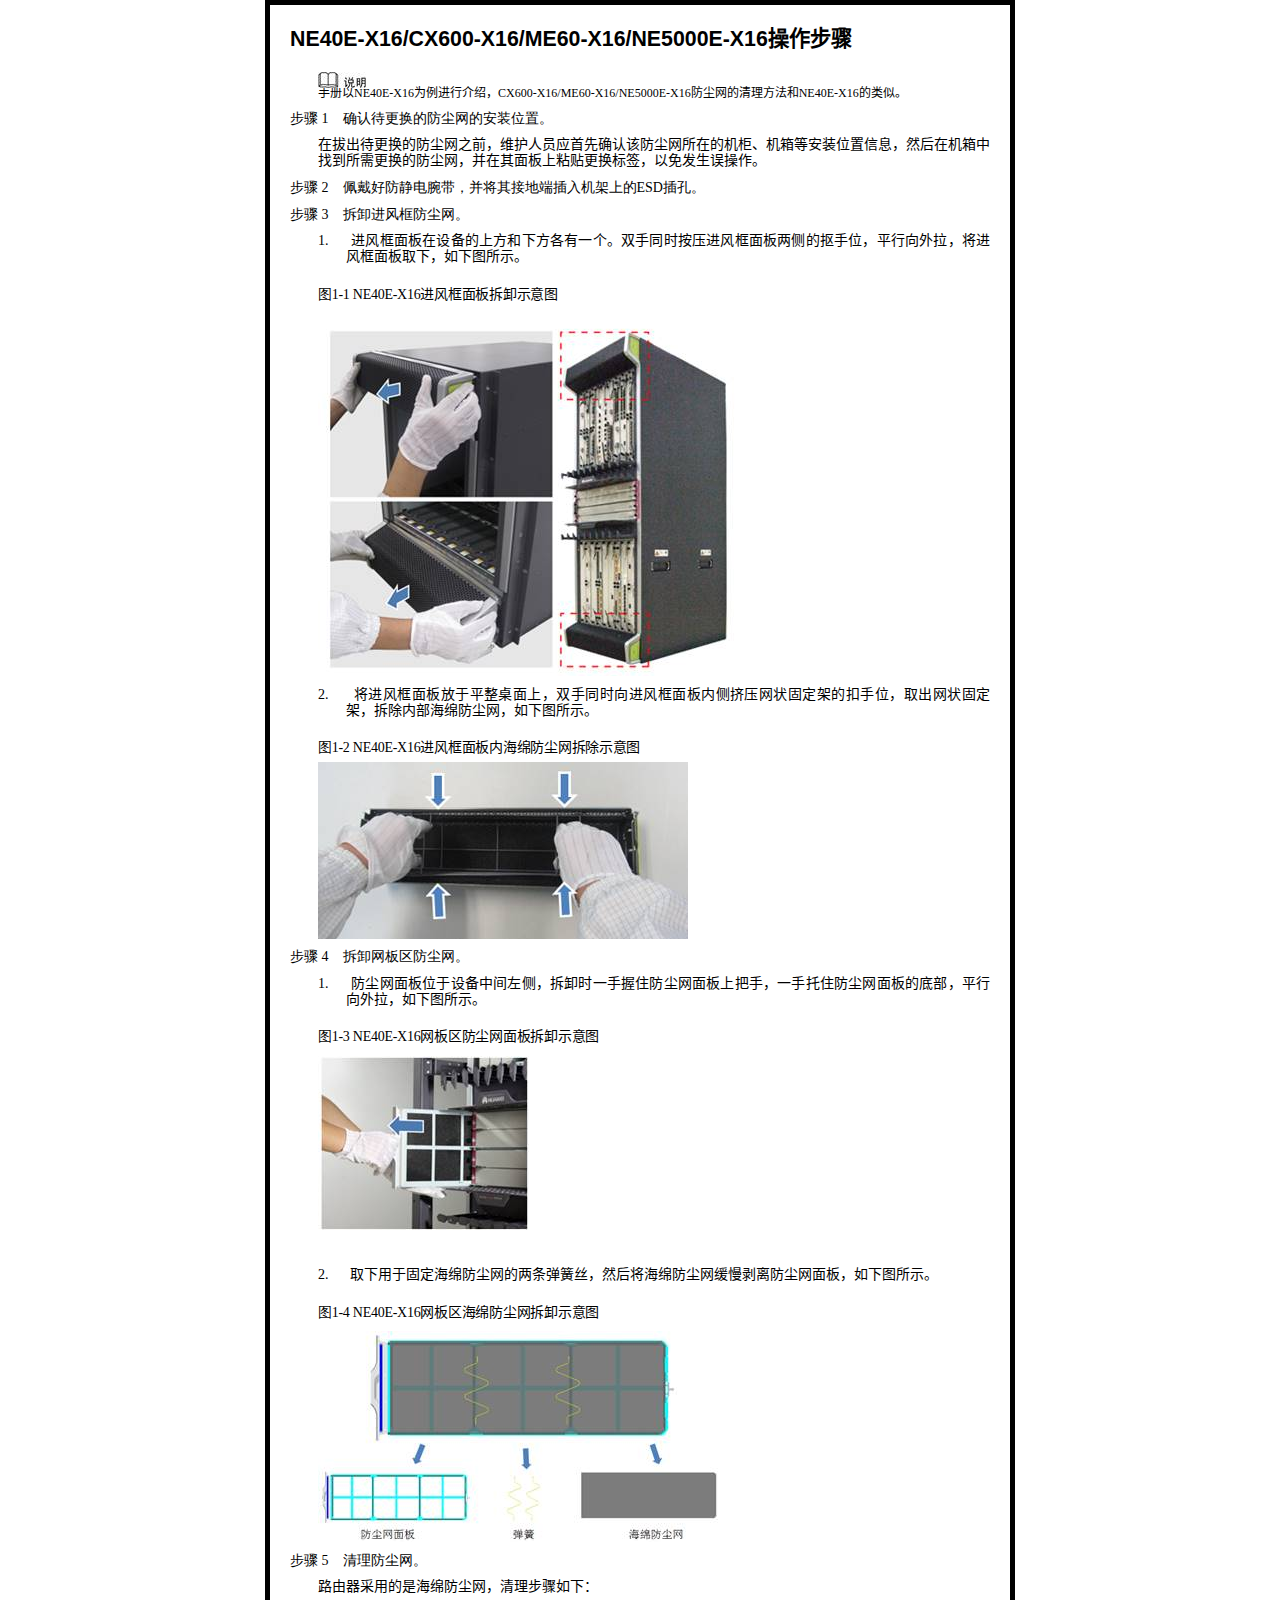
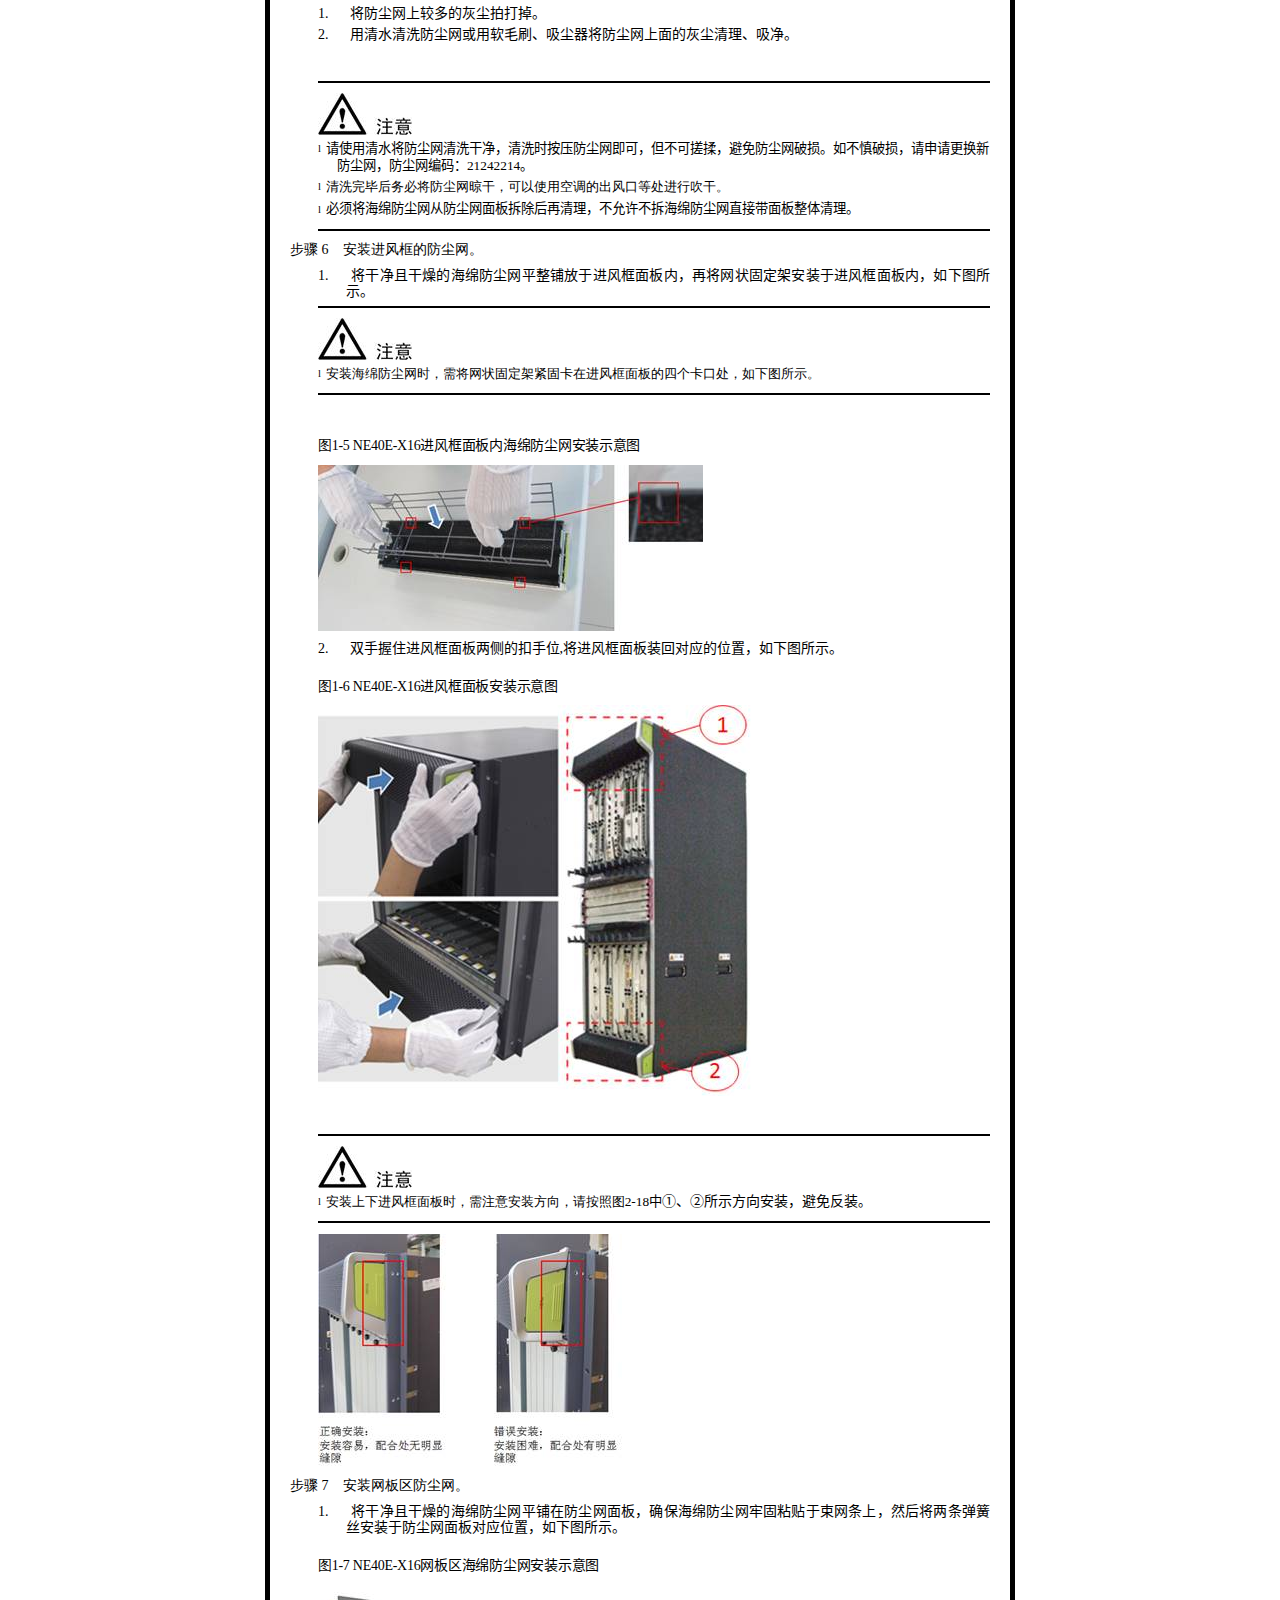
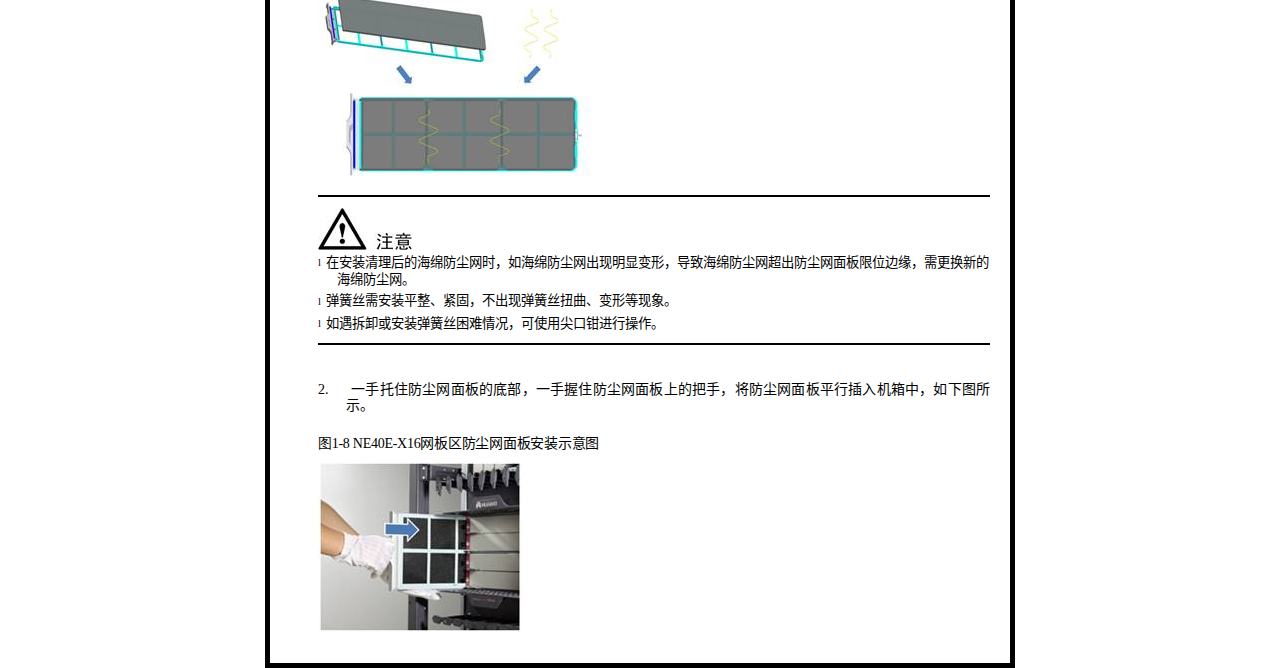
==== commit 21622234: "updata" ====
--- a/X16操作步骤.html
+++ b/X16操作步骤.html
@@ -557,14 +557,14 @@
 
 <div class=WordSection1 style='layout-grid:15.6pt'>
 
-    <h1><a name="_Toc6142368"><span lang=EN-US>NE40E-X16/CX600-X16/ME60-X16/NE5000E-X16/SIG9800-X16/PTN6900-16/ BGW9916</span></a><span style='font-family:黑体'>操作步骤</span></h1>
+    <h1><a name="_Toc6142368"><span lang=EN-US>NE40E-X16/CX600-X16/ME60-X16/NE5000E-X16</span></a><span style='font-family:黑体'>操作步骤</span></h1>
 
     <p class=NotesHeading style='margin-left:21.0pt'><span lang=EN-US><img
             width=48 height=16 id="图片 15" src="images/X16操作步骤.files/image001.jpg" alt=说明></span></p>
 
     <p class=NotesText style='margin-left:21.0pt'><span style='font-family:楷体_GB2312'>手册以</span><span
             lang=EN-US>NE40E-X16</span><span style='font-family:楷体_GB2312'>为例进行介绍，</span><span
-            lang=EN-US>CX600-X16/ME60-X16/NE5000E-X16/SIG9800-X16/PTN6900-16/ BGW9916</span><span
+            lang=EN-US>CX600-X16/ME60-X16/NE5000E-X16</span><span
             style='font-family:楷体_GB2312'>防尘网的清理方法和</span><span lang=EN-US>NE40E-X16</span><span
             style='font-family:楷体_GB2312'>的类似。</span></p>
 
--- a/styles/style.css
+++ b/styles/style.css
@@ -13,3 +13,4 @@
     padding: 0 20px 20px 20px;
     border: 5px solid black;
 }
+
